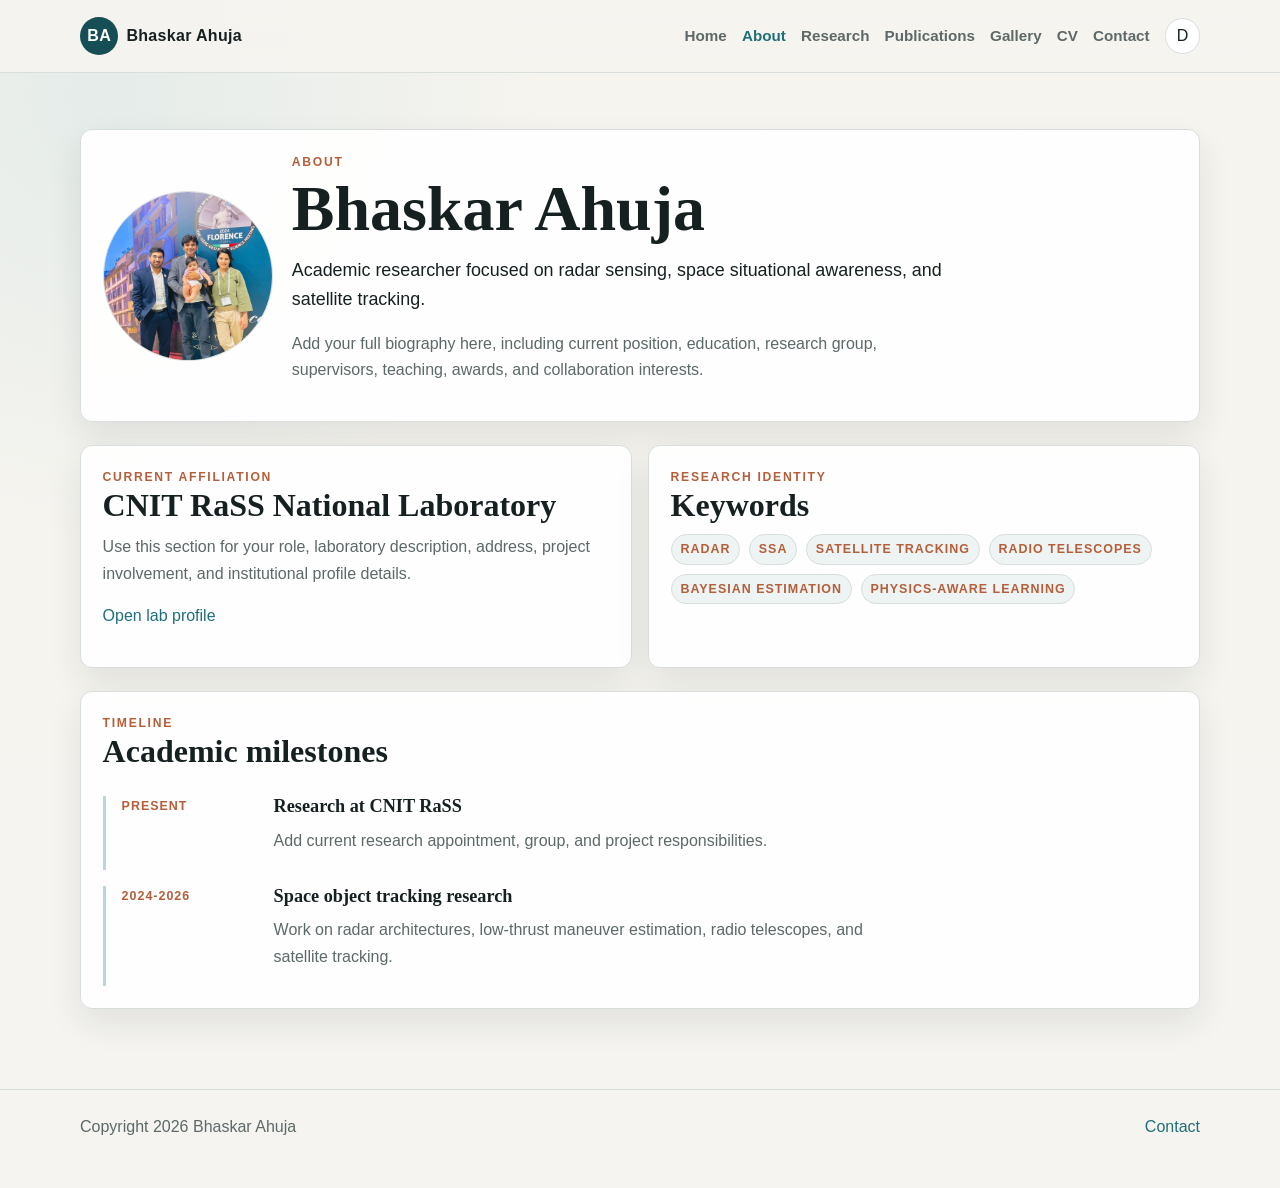
==== about.html @ 61afa1f2 "Create Bhaskar Ahuja academic website" ====
<!DOCTYPE html>
<html lang="en">
  <head>
    <meta charset="utf-8" />
    <meta name="viewport" content="width=device-width, initial-scale=1" />
    <title>About | Bhaskar Ahuja</title>
    <meta name="description" content="About Bhaskar Ahuja and his academic research profile." />
    <script>
      (function () {
        const saved = localStorage.getItem('bhaskar-theme');
        const system = window.matchMedia('(prefers-color-scheme: dark)').matches ? 'dark' : 'light';
        document.documentElement.setAttribute('data-theme', saved || system);
      })();
    </script>
    <link rel="stylesheet" href="assets/css/styles.css" />
  </head>
  <body>
    <header class="site-header">
      <div class="wrap nav-bar">
        <a class="brand" href="index.html"><span class="brand-mark">BA</span>Bhaskar Ahuja</a>
        <nav class="site-nav" aria-label="Primary">
          <a href="index.html">Home</a>
          <a class="active" href="about.html">About</a>
          <a href="research.html">Research</a>
          <a href="publications.html">Publications</a>
          <a href="gallery.html">Gallery</a>
          <a href="cv.html">CV</a>
          <a href="contact.html">Contact</a>
          <button id="theme-toggle" class="theme-toggle" type="button" aria-label="Toggle theme"></button>
        </nav>
      </div>
    </header>

    <main class="wrap page-shell">
      <section class="panel profile-row" data-reveal>
        <img src="gallery/photo_2026-06-29_17-21-24.jpg" alt="Bhaskar Ahuja" />
        <div>
          <p class="eyebrow">About</p>
          <h1>Bhaskar Ahuja</h1>
          <p class="lede">Academic researcher focused on radar sensing, space situational awareness, and satellite tracking.</p>
          <p>Add your full biography here, including current position, education, research group, supervisors, teaching, awards, and collaboration interests.</p>
        </div>
      </section>

      <section class="section grid-2" data-reveal>
        <article class="panel">
          <p class="eyebrow">Current affiliation</p>
          <h2>CNIT RaSS National Laboratory</h2>
          <p>Use this section for your role, laboratory description, address, project involvement, and institutional profile details.</p>
          <p><a href="https://labrass.cnit.it/staff/bhaskar-ahuja/" target="_blank" rel="noreferrer">Open lab profile</a></p>
        </article>
        <article class="panel">
          <p class="eyebrow">Research identity</p>
          <h2>Keywords</h2>
          <div class="tag-row">
            <span class="pill">Radar</span>
            <span class="pill">SSA</span>
            <span class="pill">Satellite tracking</span>
            <span class="pill">Radio telescopes</span>
            <span class="pill">Bayesian estimation</span>
            <span class="pill">Physics-aware learning</span>
          </div>
        </article>
      </section>

      <section class="section panel" data-reveal>
        <div class="section-heading-row">
          <div>
            <p class="eyebrow">Timeline</p>
            <h2>Academic milestones</h2>
          </div>
        </div>
        <div class="timeline">
          <article class="timeline-item">
            <span class="timeline-date">Present</span>
            <div>
              <h3>Research at CNIT RaSS</h3>
              <p>Add current research appointment, group, and project responsibilities.</p>
            </div>
          </article>
          <article class="timeline-item">
            <span class="timeline-date">2024-2026</span>
            <div>
              <h3>Space object tracking research</h3>
              <p>Work on radar architectures, low-thrust maneuver estimation, radio telescopes, and satellite tracking.</p>
            </div>
          </article>
        </div>
      </section>
    </main>

    <footer class="site-footer">
      <div class="wrap footer-row">
        <span>Copyright <span id="year"></span> Bhaskar Ahuja</span>
        <a href="contact.html">Contact</a>
      </div>
    </footer>
    <script src="assets/js/theme.js"></script>
    <script src="assets/js/main.js"></script>
  </body>
</html>
---- assets/css/styles.css ----
:root {
  --bg: #f6f4ef;
  --surface: #ffffff;
  --surface-soft: #eef3f3;
  --text: #172021;
  --muted: #5d6868;
  --accent: #1f6f78;
  --accent-strong: #164e55;
  --accent-soft: #b9d7d9;
  --highlight: #b45f3a;
  --border: #d8dedb;
  --shadow: 0 14px 34px rgba(23, 32, 33, 0.09);
  color-scheme: light;
}

:root[data-theme="dark"] {
  --bg: #121716;
  --surface: #1d2423;
  --surface-soft: #18201f;
  --text: #f1eee7;
  --muted: #b8c1bd;
  --accent: #8fcbd0;
  --accent-strong: #b9e3e5;
  --accent-soft: #2d5053;
  --highlight: #e2a06e;
  --border: #33403d;
  --shadow: 0 18px 42px rgba(0, 0, 0, 0.35);
  color-scheme: dark;
}

* { box-sizing: border-box; }
html { scroll-behavior: smooth; }
body {
  margin: 0;
  font-family: Inter, "Segoe UI", Roboto, Arial, sans-serif;
  background:
    radial-gradient(circle at 8% 8%, color-mix(in srgb, var(--accent-soft) 28%, transparent), transparent 28rem),
    linear-gradient(180deg, var(--bg), color-mix(in srgb, var(--bg) 84%, var(--surface-soft)));
  color: var(--text);
  line-height: 1.65;
}

img { display: block; max-width: 100%; }
a { color: var(--accent); text-decoration: none; }
a:hover { text-decoration: underline; text-underline-offset: 3px; }
button, input, select { font: inherit; }
button { cursor: pointer; }

.wrap {
  width: min(1120px, calc(100% - 2rem));
  margin: 0 auto;
}

.site-header {
  position: sticky;
  top: 0;
  z-index: 20;
  border-bottom: 1px solid var(--border);
  background: color-mix(in srgb, var(--bg) 88%, transparent);
  backdrop-filter: blur(14px);
}

.nav-bar {
  min-height: 72px;
  display: flex;
  align-items: center;
  justify-content: space-between;
  gap: 1rem;
}

.brand {
  color: var(--text);
  font-weight: 800;
  letter-spacing: 0.02em;
}

.brand-mark {
  display: inline-grid;
  place-items: center;
  width: 2.4rem;
  height: 2.4rem;
  border-radius: 50%;
  margin-right: 0.5rem;
  background: var(--accent-strong);
  color: var(--surface);
}

.site-nav {
  display: flex;
  align-items: center;
  gap: 0.95rem;
  flex-wrap: wrap;
}

.site-nav a {
  color: var(--muted);
  font-size: 0.95rem;
  font-weight: 650;
}

.site-nav a.active,
.site-nav a:hover { color: var(--accent); }

.theme-toggle {
  width: 2.2rem;
  height: 2.2rem;
  border: 1px solid var(--border);
  border-radius: 50%;
  background: var(--surface);
  color: var(--text);
}

.page-shell { padding: 3.5rem 0 5rem; }

.hero {
  display: grid;
  grid-template-columns: minmax(0, 1.08fr) minmax(260px, 0.72fr);
  align-items: center;
  gap: 1.5rem;
}

.hero-copy {
  display: grid;
  gap: 1rem;
}

.eyebrow {
  margin: 0;
  color: var(--highlight);
  font-size: 0.76rem;
  font-weight: 800;
  letter-spacing: 0.14em;
  text-transform: uppercase;
}

h1, h2, h3 {
  margin: 0 0 0.65rem;
  line-height: 1.15;
  letter-spacing: 0;
  font-family: Georgia, "Times New Roman", serif;
}

h1 { font-size: clamp(2.35rem, 5vw, 4.4rem); }
h2 { font-size: clamp(1.55rem, 2.5vw, 2rem); }
h3 { font-size: 1.14rem; }
p { margin: 0 0 1rem; color: var(--muted); max-width: 68ch; }

.lede {
  color: var(--text);
  font-size: 1.12rem;
}

.hero-card,
.panel,
.card {
  border: 1px solid var(--border);
  background: color-mix(in srgb, var(--surface) 92%, transparent);
  box-shadow: var(--shadow);
}

.hero-card,
.panel { border-radius: 0.75rem; padding: 1.35rem; }
.card { border-radius: 0.65rem; padding: 1rem; }

.hero-portrait {
  overflow: hidden;
  aspect-ratio: 4 / 5;
}

.hero-portrait img {
  width: 100%;
  height: 100%;
  object-fit: cover;
}

.hero-portrait figcaption {
  padding: 0.75rem 0.9rem;
  color: var(--muted);
  font-size: 0.9rem;
}

.actions,
.social-list,
.tag-row {
  display: flex;
  flex-wrap: wrap;
  gap: 0.55rem;
}

.button-link {
  display: inline-flex;
  align-items: center;
  justify-content: center;
  min-height: 2.35rem;
  border: 1px solid var(--accent-strong);
  border-radius: 999px;
  padding: 0.45rem 0.85rem;
  background: var(--accent-strong);
  color: var(--surface);
  font-weight: 800;
}

.button-link:hover { text-decoration: none; transform: translateY(-1px); }
.button-link.secondary { background: var(--surface); color: var(--accent-strong); border-color: var(--border); }

.social-list a,
.icon-button {
  display: inline-flex;
  align-items: center;
  justify-content: center;
  min-width: 2.3rem;
  min-height: 2.3rem;
  border: 1px solid var(--border);
  border-radius: 999px;
  padding: 0 0.75rem;
  background: var(--surface);
  color: var(--accent-strong);
  font-weight: 800;
  font-size: 0.82rem;
}

.section { margin-top: 1.4rem; }
.section-heading-row {
  display: flex;
  justify-content: space-between;
  align-items: flex-start;
  gap: 1rem;
  margin-bottom: 1rem;
}

.grid-2,
.grid-3,
.publication-list,
.timeline {
  display: grid;
  gap: 1rem;
}

.grid-2 { grid-template-columns: repeat(2, minmax(0, 1fr)); }
.grid-3 { grid-template-columns: repeat(3, minmax(0, 1fr)); }

.profile-row {
  display: grid;
  grid-template-columns: 170px minmax(0, 1fr);
  gap: 1.2rem;
  align-items: center;
}

.profile-row img {
  width: 170px;
  aspect-ratio: 1;
  border-radius: 50%;
  object-fit: cover;
  border: 1px solid var(--border);
}

.timeline-item {
  display: grid;
  grid-template-columns: 8.5rem minmax(0, 1fr);
  gap: 1rem;
  border-left: 3px solid var(--accent-soft);
  padding-left: 1rem;
}

.timeline-date,
.pill {
  color: var(--highlight);
  font-size: 0.78rem;
  font-weight: 800;
  letter-spacing: 0.08em;
  text-transform: uppercase;
}

.pill {
  display: inline-block;
  border: 1px solid var(--border);
  border-radius: 999px;
  padding: 0.25rem 0.55rem;
  background: var(--surface-soft);
}

.filters {
  display: grid;
  grid-template-columns: 1fr 12rem 12rem;
  gap: 0.75rem;
  margin-bottom: 1rem;
}

.filters label {
  display: grid;
  gap: 0.3rem;
  color: var(--muted);
  font-weight: 700;
}

.filters input,
.filters select {
  border: 1px solid var(--border);
  border-radius: 0.55rem;
  padding: 0.62rem 0.7rem;
  background: var(--surface);
  color: var(--text);
}

.publication-card[hidden] { display: none; }
.authors { color: var(--text); }
.author-me { color: var(--accent-strong); font-weight: 850; }
.venue { font-style: italic; }
.bibtex {
  overflow-x: auto;
  border-radius: 0.55rem;
  padding: 0.8rem;
  background: color-mix(in srgb, var(--surface-soft) 75%, var(--bg));
  color: var(--text);
}

.gallery-grid {
  display: grid;
  grid-template-columns: repeat(3, minmax(0, 1fr));
  gap: 1rem;
}

.gallery-card img {
  width: 100%;
  aspect-ratio: 4 / 3;
  object-fit: cover;
  border-radius: 0.45rem;
}

.lightbox {
  position: fixed;
  inset: 0;
  z-index: 50;
  display: grid;
  place-items: center;
  padding: 1rem;
  background: rgba(0, 0, 0, 0.84);
}

.lightbox[hidden] { display: none; }
.lightbox img { max-height: 82vh; border-radius: 0.5rem; }
.lightbox p { color: #fff; text-align: center; }
.lightbox-close {
  position: absolute;
  top: 1rem;
  right: 1rem;
  width: 2.6rem;
  height: 2.6rem;
  border: 0;
  border-radius: 50%;
  background: #fff;
  color: #111;
  font-size: 1.6rem;
}

.cv-frame {
  width: 100%;
  min-height: 76vh;
  border: 1px solid var(--border);
  border-radius: 0.65rem;
  background: var(--surface);
}

.site-footer {
  border-top: 1px solid var(--border);
  padding: 1.5rem 0 3rem;
}

.footer-row {
  display: flex;
  justify-content: space-between;
  gap: 1rem;
  color: var(--muted);
}

[data-reveal] {
  opacity: 0;
  transform: translateY(14px);
  transition: opacity 260ms ease, transform 260ms ease;
}

[data-reveal].is-visible {
  opacity: 1;
  transform: translateY(0);
}

@media (max-width: 860px) {
  .hero,
  .grid-2,
  .grid-3,
  .gallery-grid,
  .filters,
  .profile-row {
    grid-template-columns: 1fr;
  }
  .timeline-item { grid-template-columns: 1fr; }
  .site-nav { gap: 0.7rem; }
}

@media (max-width: 620px) {
  .nav-bar { align-items: flex-start; flex-direction: column; padding: 0.85rem 0; }
  .page-shell { padding-top: 2rem; }
  .section-heading-row,
  .footer-row { flex-direction: column; }
}
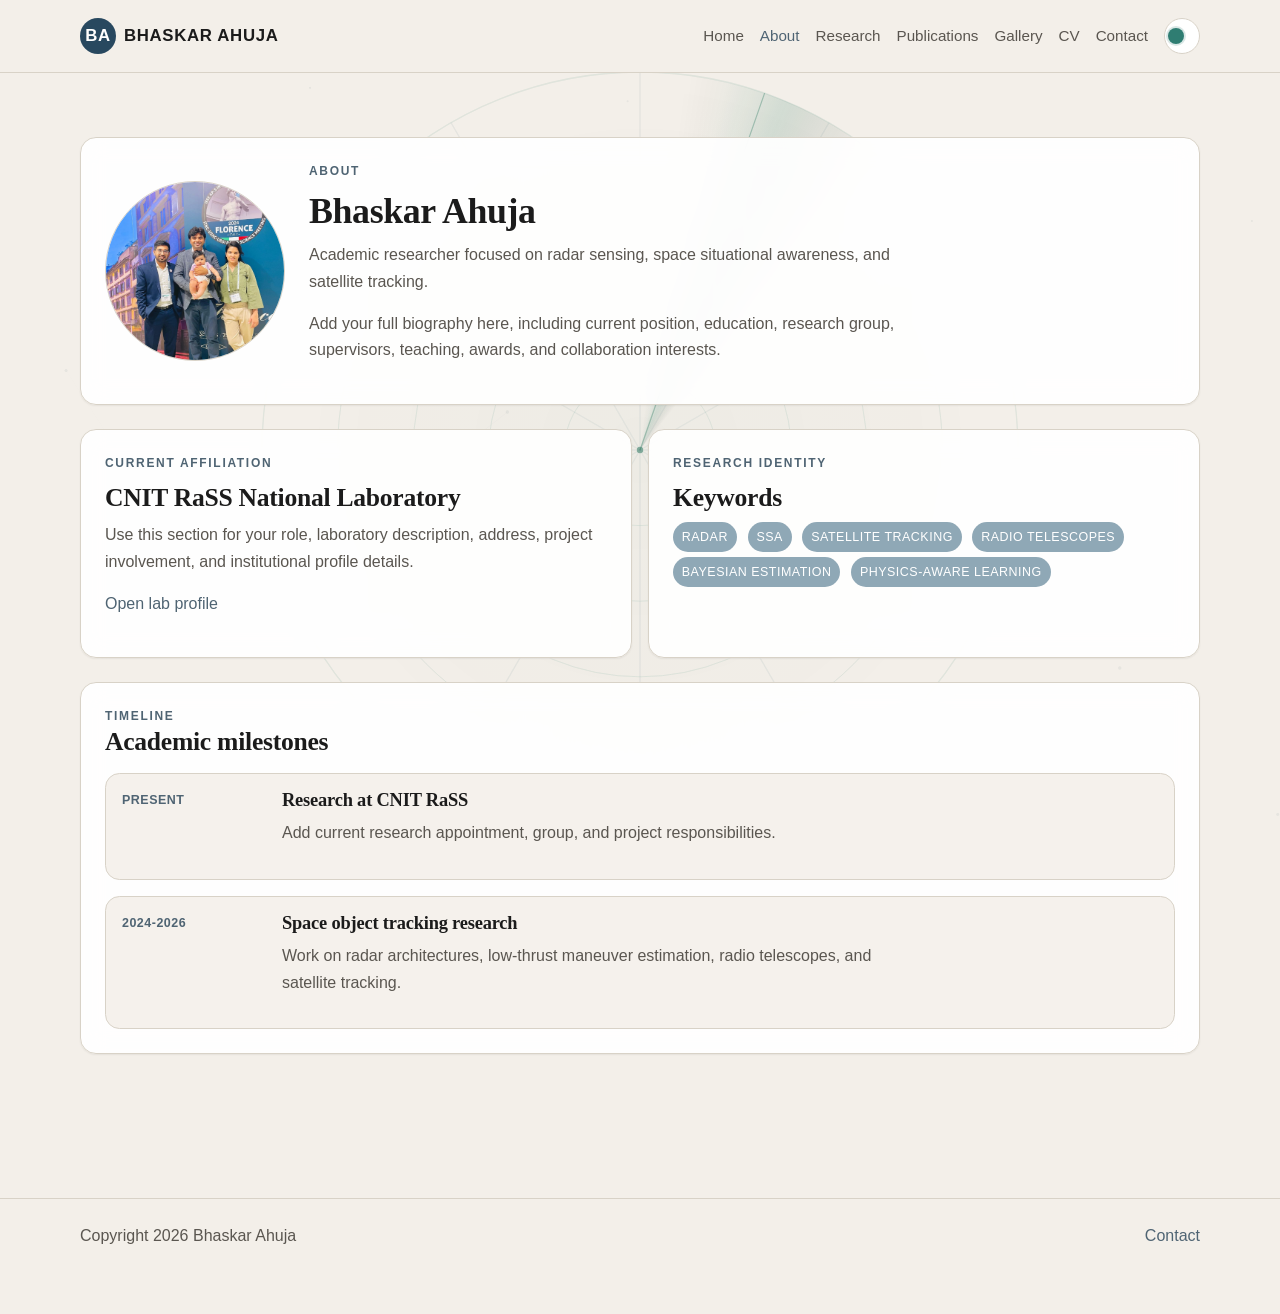
==== commit 8e3c2a6e: "Match Ajeet website style for Bhaskar site" ====
--- a/about.html
+++ b/about.html
@@ -15,6 +15,7 @@
     <link rel="stylesheet" href="assets/css/styles.css" />
   </head>
   <body>
+    <canvas id="site-background" class="site-background" aria-hidden="true"></canvas>
     <header class="site-header">
       <div class="wrap nav-bar">
         <a class="brand" href="index.html"><span class="brand-mark">BA</span>Bhaskar Ahuja</a>
@@ -96,6 +97,7 @@
       </div>
     </footer>
     <script src="assets/js/theme.js"></script>
+    <script src="assets/js/site-background.js"></script>
     <script src="assets/js/main.js"></script>
   </body>
 </html>
--- a/assets/css/styles.css
+++ b/assets/css/styles.css
@@ -1,405 +1,943 @@
 :root {
-  --bg: #f6f4ef;
-  --surface: #ffffff;
-  --surface-soft: #eef3f3;
-  --text: #172021;
-  --muted: #5d6868;
-  --accent: #1f6f78;
-  --accent-strong: #164e55;
-  --accent-soft: #b9d7d9;
-  --highlight: #b45f3a;
-  --border: #d8dedb;
-  --shadow: 0 14px 34px rgba(23, 32, 33, 0.09);
+  --bg: #f3efe9;
+  --bg-elevated: #ffffff;
+  --text: #1b1b1b;
+  --text-muted: #5a5650;
+  --accent: #4f6473;
+  --accent-strong: #28485f;
+  --accent-soft: #8fa8b6;
+  --highlight: #2f7d72;
+  --border: #d8d2c7;
+  --code-bg: #ebe7de;
+  --shadow: 0 1px 2px rgba(14, 20, 24, 0.06);
   color-scheme: light;
 }
 
 :root[data-theme="dark"] {
-  --bg: #121716;
-  --surface: #1d2423;
-  --surface-soft: #18201f;
-  --text: #f1eee7;
-  --muted: #b8c1bd;
-  --accent: #8fcbd0;
-  --accent-strong: #b9e3e5;
-  --accent-soft: #2d5053;
-  --highlight: #e2a06e;
-  --border: #33403d;
-  --shadow: 0 18px 42px rgba(0, 0, 0, 0.35);
+  --bg: #151515;
+  --bg-elevated: #202020;
+  --text: #ece8de;
+  --text-muted: #b2ad9f;
+  --accent: #8fa8b6;
+  --accent-strong: #c1d5df;
+  --accent-soft: #4f6473;
+  --highlight: #62c6b8;
+  --border: #2d2d2d;
+  --code-bg: #272727;
+  --shadow: 0 8px 24px rgba(0, 0, 0, 0.3);
   color-scheme: dark;
 }
 
 * { box-sizing: border-box; }
-html { scroll-behavior: smooth; }
+html { font-size: 16px; scroll-behavior: smooth; }
 body {
   margin: 0;
-  font-family: Inter, "Segoe UI", Roboto, Arial, sans-serif;
-  background:
-    radial-gradient(circle at 8% 8%, color-mix(in srgb, var(--accent-soft) 28%, transparent), transparent 28rem),
-    linear-gradient(180deg, var(--bg), color-mix(in srgb, var(--bg) 84%, var(--surface-soft)));
+  font-family: "Inter", "Source Sans 3", "Segoe UI", Roboto, Arial, sans-serif;
+  background: var(--bg);
   color: var(--text);
   line-height: 1.65;
-}
-
-img { display: block; max-width: 100%; }
+  min-height: 100vh;
+}
+.site-background {
+  position: fixed;
+  inset: 0;
+  width: 100%;
+  height: 100%;
+  z-index: -1;
+  pointer-events: none;
+  opacity: 0.95;
+}
+img { max-width: 100%; display: block; }
 a { color: var(--accent); text-decoration: none; }
-a:hover { text-decoration: underline; text-underline-offset: 3px; }
-button, input, select { font: inherit; }
-button { cursor: pointer; }
+a:hover { text-decoration: underline; }
+button, input, select, textarea {
+  font: inherit;
+}
+button {
+  cursor: pointer;
+  border: 1px solid var(--border);
+  background: transparent;
+  color: inherit;
+}
+button:focus-visible, a:focus-visible, input:focus-visible, select:focus-visible, textarea:focus-visible {
+  outline: 3px solid var(--accent-soft);
+  outline-offset: 2px;
+}
 
 .wrap {
   width: min(1120px, calc(100% - 2rem));
   margin: 0 auto;
 }
-
 .site-header {
   position: sticky;
   top: 0;
-  z-index: 20;
+  z-index: 10;
+  background: color-mix(in srgb, var(--bg) 90%, transparent);
+  backdrop-filter: blur(10px);
   border-bottom: 1px solid var(--border);
-  background: color-mix(in srgb, var(--bg) 88%, transparent);
-  backdrop-filter: blur(14px);
+}
+.nav-bar {
+  display: flex;
+  justify-content: space-between;
+  align-items: center;
+  min-height: 72px;
+  gap: 1rem;
+}
+.brand {
+  font-weight: 700;
+  font-size: 1.05rem;
+  letter-spacing: 0.04em;
+  text-transform: uppercase;
+  color: var(--text);
+}
+.brand--mark {
+  letter-spacing: 0.08em;
+}
+.site-nav {
+  display: flex;
+  align-items: center;
+  gap: 1rem;
+  flex-wrap: wrap;
+}
+.site-nav a {
+  color: var(--text-muted);
+  font-size: 0.95rem;
+}
+.site-nav a.active, .site-nav a:hover { color: var(--accent); }
+.theme-toggle {
+  width: 2.25rem;
+  height: 2.25rem;
+  border-radius: 999px;
+  position: relative;
+  display: inline-flex;
+  align-items: center;
+  justify-content: flex-start;
+  border-color: var(--border);
+  background: var(--bg-elevated);
+  padding: 0.18rem;
+  transition: background-color 180ms ease, border-color 180ms ease;
+}
+.theme-toggle::before {
+  content: "";
+  width: 1rem;
+  height: 1rem;
+  border-radius: 50%;
+  background: var(--highlight);
+  box-shadow: 0 0 0 2px color-mix(in srgb, var(--highlight) 18%, transparent);
+  transition: transform 180ms ease, background-color 180ms ease;
+}
+:root[data-theme="dark"] .theme-toggle {
+  justify-content: flex-end;
+  background: #111;
+}
+:root[data-theme="dark"] .theme-toggle::before {
+  background: #d8dde2;
+  box-shadow: inset -4px -2px 0 #8fa8b6;
 }
 
-.nav-bar {
-  min-height: 72px;
+.page-shell {
+  position: relative;
+  z-index: 1;
+  padding: 4rem 0 6rem;
+}
+.page-intro {
+  padding-bottom: 2rem;
+  max-width: 740px;
+}
+h1, h2, h3 {
+  font-family: "Fraunces", "Source Serif 4", Georgia, serif;
+  line-height: 1.15;
+  letter-spacing: -0.01em;
+  margin: 0 0 0.6rem;
+}
+h1 { font-size: clamp(2rem, 2.8vw, 3rem); }
+h2 { font-size: clamp(1.4rem, 2vw, 1.8rem); }
+h3 { font-size: 1.15rem; }
+p { margin: 0 0 1rem; max-width: 68ch; color: var(--text-muted); }
+.eyebrow {
+  text-transform: uppercase;
+  letter-spacing: 0.14em;
+  font-size: 0.75rem;
+  color: var(--accent);
+  font-weight: 700;
+  margin-bottom: 0.6rem;
+}
+.grid {
+  display: grid;
+  gap: 1.5rem;
+}
+.hero {
+  display: grid;
+  gap: 1.5rem;
+  grid-template-columns: 1.3fr 0.7fr;
+  align-items: start;
+}
+.hero--home {
+  position: relative;
+  grid-template-columns: minmax(0, 1fr) minmax(230px, 0.44fr);
+  align-items: center;
+}
+.hero-lede {
+  font-size: 1.08rem;
+  color: var(--text);
+}
+.hero-actions {
+  display: flex;
+  flex-wrap: wrap;
+  gap: 0.55rem;
+}
+.button-link {
+  display: inline-flex;
+  align-items: center;
+  justify-content: center;
+  min-height: 2.25rem;
+  border-radius: 999px;
+  padding: 0.42rem 0.75rem;
+  background: var(--accent-strong);
+  border: 1px solid var(--accent-strong);
+  color: #fff;
+  font-size: 0.9rem;
+  font-weight: 700;
+}
+.button-link:hover {
+  text-decoration: none;
+  transform: translateY(-1px);
+}
+.button-link--soft {
+  background: var(--bg-elevated);
+  color: var(--accent-strong);
+  border-color: var(--border);
+}
+.hero-media {
+  position: relative;
+  overflow: hidden;
+  border: 1px solid var(--border);
+  border-radius: 1rem;
+  min-height: 420px;
+  background: var(--bg-elevated);
+  box-shadow: var(--shadow);
+}
+.hero-media img {
+  width: 100%;
+  height: 100%;
+  min-height: 420px;
+  object-fit: cover;
+}
+.hero-visual-stack {
+  display: grid;
+  grid-template-rows: minmax(300px, 1fr) auto;
+  gap: 0.85rem;
+}
+.sar-hero-visual {
+  position: relative;
+  overflow: hidden;
+  min-height: 350px;
+  border: 1px solid var(--border);
+  border-radius: 1rem;
+  background: linear-gradient(135deg, #eef4f7, #ffffff 56%, #e5eef2);
+  box-shadow: var(--shadow);
+}
+.sar-animation {
+  position: absolute;
+  inset: 0;
+  width: 100%;
+  height: 100%;
+}
+.sar-visual-caption {
+  position: absolute;
+  left: 1rem;
+  right: 1rem;
+  bottom: 1rem;
   display: flex;
   align-items: center;
   justify-content: space-between;
-  gap: 1rem;
-}
-
-.brand {
+  gap: 0.75rem;
+  border: 1px solid rgba(255, 255, 255, 0.55);
+  border-radius: 0.8rem;
+  padding: 0.65rem 0.75rem;
+  background: rgba(255, 255, 255, 0.72);
+  backdrop-filter: blur(8px);
+}
+.sar-visual-caption span {
   color: var(--text);
   font-weight: 800;
-  letter-spacing: 0.02em;
-}
-
-.brand-mark {
-  display: inline-grid;
-  place-items: center;
-  width: 2.4rem;
-  height: 2.4rem;
+}
+.sar-visual-caption a {
+  font-weight: 700;
+}
+.hero-profile-panel {
+  display: grid;
+  justify-items: center;
+  gap: 0.75rem;
+  border: 1px solid var(--border);
+  border-radius: 1rem;
+  padding: 1rem;
+  background: color-mix(in srgb, var(--bg-elevated) 90%, transparent);
+  backdrop-filter: blur(10px);
+  box-shadow: var(--shadow);
+}
+.hero-profile-panel img {
+  width: min(230px, 100%);
+  aspect-ratio: 1;
   border-radius: 50%;
-  margin-right: 0.5rem;
-  background: var(--accent-strong);
-  color: var(--surface);
-}
-
-.site-nav {
-  display: flex;
-  align-items: center;
-  gap: 0.95rem;
+  object-fit: cover;
+  object-position: center 18%;
+  background: #e8eef1;
+  border: 1px solid var(--border);
+}
+.hero-profile-copy {
+  text-align: center;
+}
+.hero-profile-copy strong,
+.hero-profile-copy span {
+  display: block;
+}
+.hero-profile-copy strong {
+  color: var(--text);
+  font-size: 1rem;
+}
+.hero-profile-copy span {
+  color: var(--text-muted);
+  font-size: 0.92rem;
+}
+.hero-media-caption {
+  position: absolute;
+  left: 1rem;
+  right: 1rem;
+  bottom: 1rem;
+  display: flex;
+  align-items: center;
+  justify-content: space-between;
+  gap: 0.75rem;
+  border: 1px solid rgba(255, 255, 255, 0.35);
+  border-radius: 0.8rem;
+  padding: 0.75rem 0.85rem;
+  background: rgba(14, 20, 24, 0.72);
+  color: #fff;
+}
+.hero-media-caption span {
+  font-weight: 700;
+}
+.hero-media-caption a {
+  color: #fff;
+  text-decoration: underline;
+  text-underline-offset: 3px;
+}
+.panel {
+  background: color-mix(in srgb, var(--bg-elevated) 92%, transparent);
+  backdrop-filter: blur(12px);
+  border: 1px solid var(--border);
+  border-radius: 1rem;
+  padding: 1.5rem;
+  box-shadow: var(--shadow);
+}
+.hero-card {
+  display: grid;
+  gap: 1rem;
+}
+.profile-block {
+  display: flex;
+  gap: 1.3rem;
+  align-items: center;
+  padding: 1rem;
+  border: 1px solid var(--border);
+  border-radius: 1rem;
+  background: linear-gradient(135deg, color-mix(in srgb, var(--bg-elevated) 90%, var(--accent-soft) 10%), var(--bg-elevated));
+}
+.profile-photo {
+  width: 200px;
+  height: 200px;
+  object-fit: cover;
+  border-radius: 50%;
+  border: 1px solid var(--border);
+  flex-shrink: 0;
+}
+.social-list {
+  display: flex;
   flex-wrap: wrap;
-}
-
-.site-nav a {
-  color: var(--muted);
-  font-size: 0.95rem;
-  font-weight: 650;
-}
-
-.site-nav a.active,
-.site-nav a:hover { color: var(--accent); }
-
-.theme-toggle {
-  width: 2.2rem;
-  height: 2.2rem;
+  gap: 0.55rem;
+  margin-top: 0.6rem;
+}
+.social-list a {
+  display: inline-flex;
+  align-items: center;
+  justify-content: center;
   border: 1px solid var(--border);
   border-radius: 50%;
-  background: var(--surface);
-  color: var(--text);
-}
-
-.page-shell { padding: 3.5rem 0 5rem; }
-
-.hero {
-  display: grid;
-  grid-template-columns: minmax(0, 1.08fr) minmax(260px, 0.72fr);
-  align-items: center;
-  gap: 1.5rem;
-}
-
-.hero-copy {
-  display: grid;
-  gap: 1rem;
-}
-
-.eyebrow {
-  margin: 0;
-  color: var(--highlight);
-  font-size: 0.76rem;
-  font-weight: 800;
-  letter-spacing: 0.14em;
-  text-transform: uppercase;
-}
-
-h1, h2, h3 {
-  margin: 0 0 0.65rem;
-  line-height: 1.15;
-  letter-spacing: 0;
-  font-family: Georgia, "Times New Roman", serif;
-}
-
-h1 { font-size: clamp(2.35rem, 5vw, 4.4rem); }
-h2 { font-size: clamp(1.55rem, 2.5vw, 2rem); }
-h3 { font-size: 1.14rem; }
-p { margin: 0 0 1rem; color: var(--muted); max-width: 68ch; }
-
-.lede {
-  color: var(--text);
-  font-size: 1.12rem;
-}
-
-.hero-card,
-.panel,
+  width: 2.35rem;
+  height: 2.35rem;
+  padding: 0;
+  background: color-mix(in srgb, var(--bg-elevated) 88%, transparent);
+  color: var(--accent-strong);
+  backdrop-filter: blur(10px);
+}
+.social-list img {
+  display: inline-block;
+  width: 19px !important;
+  height: 19px !important;
+  max-width: 19px !important;
+  min-width: 19px;
+  object-fit: contain;
+  flex: 0 0 19px;
+}
+.section-heading-row {
+  display: flex;
+  align-items: start;
+  justify-content: space-between;
+  gap: 1rem;
+  margin-bottom: 1rem;
+}
+.section-heading-row h2,
+.section-heading-row .eyebrow {
+  margin-bottom: 0;
+}
+.section-heading-row a {
+  white-space: nowrap;
+  font-weight: 700;
+}
+.highlights-grid, .cards-grid, .talk-list, .award-list, .research-list {
+  display: grid;
+  gap: 1rem;
+}
+.highlights-grid { grid-template-columns: repeat(3, minmax(0, 1fr)); }
+.cards-grid { grid-template-columns: repeat(2, minmax(0, 1fr)); }
+.research-focus-grid {
+  display: grid;
+  grid-template-columns: repeat(4, minmax(0, 1fr));
+  gap: 1rem;
+  margin-bottom: 1.5rem;
+}
 .card {
   border: 1px solid var(--border);
-  background: color-mix(in srgb, var(--surface) 92%, transparent);
-  box-shadow: var(--shadow);
-}
-
-.hero-card,
-.panel { border-radius: 0.75rem; padding: 1.35rem; }
-.card { border-radius: 0.65rem; padding: 1rem; }
-
-.hero-portrait {
+  border-radius: 0.9rem;
+  padding: 1rem;
+  background: color-mix(in srgb, var(--bg) 86%, var(--bg-elevated));
+}
+.research-focus-card {
+  min-height: 11rem;
   overflow: hidden;
-  aspect-ratio: 4 / 5;
-}
-
-.hero-portrait img {
+}
+.research-focus-card p {
+  color: color-mix(in srgb, var(--text-muted) 42%, transparent);
+  opacity: 0.48;
+  transform: translateY(0.55rem);
+  transition: color 180ms ease, opacity 180ms ease, transform 180ms ease;
+}
+.research-focus-card:hover p,
+.research-focus-card:focus-within p {
+  color: var(--text);
+  opacity: 1;
+  transform: translateY(0);
+}
+.section-pop,
+.timeline-item,
+.selectable-card,
+.publication-card,
+.talk-card,
+.award-card,
+.research-card,
+.gallery-card,
+.social-list a {
+  transition: transform 180ms ease, border-color 180ms ease, box-shadow 180ms ease, background-color 180ms ease;
+}
+.section-pop.is-visible {
+  border-color: color-mix(in srgb, var(--highlight) 55%, var(--border));
+  box-shadow: 0 16px 38px rgba(14, 20, 24, 0.11);
+}
+.selectable-card:hover,
+.selectable-card:focus-within,
+.timeline-item:hover,
+.timeline-item:focus-within,
+.publication-card:hover,
+.talk-card:hover,
+.award-card:hover,
+.research-card:hover,
+.gallery-card:hover,
+.social-list a:hover {
+  transform: translateY(-4px);
+  border-color: var(--highlight);
+  box-shadow: 0 14px 30px rgba(14, 20, 24, 0.12);
+  text-decoration: none;
+}
+.photo-strip {
+  display: grid;
+  grid-template-columns: repeat(4, minmax(0, 1fr));
+  gap: 0.8rem;
+}
+.photo-strip a {
+  overflow: hidden;
+  border: 1px solid var(--border);
+  border-radius: 0.85rem;
+  background: var(--bg);
+}
+.photo-strip img {
+  aspect-ratio: 4 / 3;
   width: 100%;
   height: 100%;
   object-fit: cover;
-}
-
-.hero-portrait figcaption {
-  padding: 0.75rem 0.9rem;
-  color: var(--muted);
-  font-size: 0.9rem;
-}
-
-.actions,
-.social-list,
-.tag-row {
+  transition: transform 220ms ease;
+}
+.photo-strip a:hover img {
+  transform: scale(1.04);
+}
+.pill, .tag {
+  display: inline-block;
+  font-size: 0.78rem;
+  letter-spacing: 0.04em;
+  text-transform: uppercase;
+  background: var(--accent-soft);
+  color: var(--bg-elevated);
+  padding: 0.28rem 0.55rem;
+  border-radius: 999px;
+  margin-right: 0.4rem;
+  margin-bottom: 0.35rem;
+}
+.pill--soft { background: var(--code-bg); color: var(--text); }
+.filters {
+  display: grid;
+  gap: 1rem;
+  grid-template-columns: repeat(4, minmax(0, 1fr));
+  margin-bottom: 1rem;
+}
+.filters label {
+  display: grid;
+  gap: 0.35rem;
+  color: var(--text-muted);
+  font-size: 0.95rem;
+}
+.filters input, .filters select {
+  border: 1px solid var(--border);
+  border-radius: 0.6rem;
+  background: var(--bg);
+  color: var(--text);
+  padding: 0.6rem 0.7rem;
+}
+.summary-strip {
   display: flex;
   flex-wrap: wrap;
-  gap: 0.55rem;
-}
-
-.button-link {
-  display: inline-flex;
-  align-items: center;
-  justify-content: center;
-  min-height: 2.35rem;
-  border: 1px solid var(--accent-strong);
+  gap: 0.8rem;
+  color: var(--text-muted);
+  margin-bottom: 1rem;
+}
+.publication-pagination {
+  display: flex;
+  flex-wrap: wrap;
+  gap: 0.5rem;
+  margin-top: 1rem;
+}
+.publication-pagination button {
   border-radius: 999px;
-  padding: 0.45rem 0.85rem;
+  padding: 0.45rem 0.75rem;
+  background: color-mix(in srgb, var(--bg-elevated) 84%, var(--bg));
+}
+.publication-pagination button.active {
   background: var(--accent-strong);
-  color: var(--surface);
-  font-weight: 800;
-}
-
-.button-link:hover { text-decoration: none; transform: translateY(-1px); }
-.button-link.secondary { background: var(--surface); color: var(--accent-strong); border-color: var(--border); }
-
-.social-list a,
-.icon-button {
-  display: inline-flex;
-  align-items: center;
-  justify-content: center;
-  min-width: 2.3rem;
-  min-height: 2.3rem;
-  border: 1px solid var(--border);
+  border-color: var(--accent-strong);
+  color: var(--bg-elevated);
+}
+.publication-card, .talk-card, .award-card, .research-card, .gallery-card {
+  border: 1px solid var(--border);
+  border-radius: 0.9rem;
+  padding: 1rem;
+  background: color-mix(in srgb, var(--bg-elevated) 88%, var(--bg));
+}
+.authors { font-size: 0.95rem; color: var(--text); }
+.author--me { color: var(--accent); font-weight: 600; }
+.publication-actions { display: flex; gap: 0.8rem; margin-top: 0.75rem; }
+.toggle-bib {
   border-radius: 999px;
-  padding: 0 0.75rem;
-  background: var(--surface);
-  color: var(--accent-strong);
-  font-weight: 800;
-  font-size: 0.82rem;
-}
-
-.section { margin-top: 1.4rem; }
-.section-heading-row {
-  display: flex;
-  justify-content: space-between;
-  align-items: flex-start;
-  gap: 1rem;
-  margin-bottom: 1rem;
-}
-
-.grid-2,
-.grid-3,
-.publication-list,
-.timeline {
-  display: grid;
-  gap: 1rem;
-}
-
-.grid-2 { grid-template-columns: repeat(2, minmax(0, 1fr)); }
-.grid-3 { grid-template-columns: repeat(3, minmax(0, 1fr)); }
-
-.profile-row {
-  display: grid;
-  grid-template-columns: 170px minmax(0, 1fr);
-  gap: 1.2rem;
-  align-items: center;
-}
-
-.profile-row img {
-  width: 170px;
-  aspect-ratio: 1;
-  border-radius: 50%;
+  padding: 0.35rem 0.7rem;
+}
+.bibtex {
+  margin-top: 0.8rem;
+  padding: 0.8rem;
+  background: var(--code-bg);
+  color: var(--text);
+  border-radius: 0.7rem;
+  overflow-x: auto;
+}
+.gallery-grid {
+  display: grid;
+  grid-template-columns: repeat(3, minmax(0, 1fr));
+  gap: 1rem;
+}
+.gallery-card img {
+  aspect-ratio: 4 / 3;
+  width: 100%;
   object-fit: cover;
-  border: 1px solid var(--border);
-}
-
-.timeline-item {
-  display: grid;
-  grid-template-columns: 8.5rem minmax(0, 1fr);
-  gap: 1rem;
-  border-left: 3px solid var(--accent-soft);
-  padding-left: 1rem;
-}
-
-.timeline-date,
-.pill {
-  color: var(--highlight);
-  font-size: 0.78rem;
-  font-weight: 800;
-  letter-spacing: 0.08em;
-  text-transform: uppercase;
-}
-
-.pill {
-  display: inline-block;
-  border: 1px solid var(--border);
-  border-radius: 999px;
-  padding: 0.25rem 0.55rem;
-  background: var(--surface-soft);
-}
-
-.filters {
-  display: grid;
-  grid-template-columns: 1fr 12rem 12rem;
-  gap: 0.75rem;
-  margin-bottom: 1rem;
-}
-
-.filters label {
-  display: grid;
-  gap: 0.3rem;
-  color: var(--muted);
-  font-weight: 700;
-}
-
-.filters input,
-.filters select {
-  border: 1px solid var(--border);
-  border-radius: 0.55rem;
-  padding: 0.62rem 0.7rem;
-  background: var(--surface);
-  color: var(--text);
-}
-
-.publication-card[hidden] { display: none; }
-.authors { color: var(--text); }
-.author-me { color: var(--accent-strong); font-weight: 850; }
-.venue { font-style: italic; }
-.bibtex {
-  overflow-x: auto;
-  border-radius: 0.55rem;
-  padding: 0.8rem;
-  background: color-mix(in srgb, var(--surface-soft) 75%, var(--bg));
-  color: var(--text);
-}
-
-.gallery-grid {
-  display: grid;
-  grid-template-columns: repeat(3, minmax(0, 1fr));
-  gap: 1rem;
-}
-
-.gallery-card img {
-  width: 100%;
-  aspect-ratio: 4 / 3;
-  object-fit: cover;
-  border-radius: 0.45rem;
-}
-
+  border-radius: 0.75rem;
+}
 .lightbox {
   position: fixed;
   inset: 0;
-  z-index: 50;
+  background: rgba(0, 0, 0, 0.82);
   display: grid;
   place-items: center;
+  z-index: 30;
   padding: 1rem;
-  background: rgba(0, 0, 0, 0.84);
-}
-
+}
 .lightbox[hidden] { display: none; }
-.lightbox img { max-height: 82vh; border-radius: 0.5rem; }
-.lightbox p { color: #fff; text-align: center; }
+.lightbox img {
+  max-width: min(900px, 100%);
+  max-height: 80vh;
+  border-radius: 0.8rem;
+}
 .lightbox-close {
   position: absolute;
   top: 1rem;
   right: 1rem;
-  width: 2.6rem;
-  height: 2.6rem;
+  color: white;
+  background: transparent;
   border: 0;
-  border-radius: 50%;
-  background: #fff;
-  color: #111;
-  font-size: 1.6rem;
-}
-
-.cv-frame {
-  width: 100%;
-  min-height: 76vh;
-  border: 1px solid var(--border);
-  border-radius: 0.65rem;
-  background: var(--surface);
-}
-
+  font-size: 2rem;
+}
+.empty-state {
+  border: 1px dashed var(--border);
+  border-radius: 1rem;
+  padding: 2rem;
+  text-align: center;
+  color: var(--text-muted);
+}
 .site-footer {
   border-top: 1px solid var(--border);
-  padding: 1.5rem 0 3rem;
-}
-
+  margin-top: 3rem;
+  padding: 1.5rem 0 4rem;
+}
 .footer-row {
   display: flex;
   justify-content: space-between;
   gap: 1rem;
+  color: var(--text-muted);
+}
+.about-hero {
+  display: grid;
+  grid-template-columns: 180px minmax(0, 1fr);
+  align-items: center;
+  gap: 1.5rem;
+}
+.about-hero img {
+  width: 180px;
+  aspect-ratio: 1;
+  object-fit: cover;
+  object-position: center 18%;
+  border-radius: 50%;
+  border: 1px solid var(--border);
+  background: var(--bg);
+}
+.metric-strip {
+  display: flex;
+  flex-wrap: wrap;
+  gap: 0.75rem;
+  margin-top: 0.75rem;
+}
+.metric-strip span {
+  display: inline-flex;
+  align-items: center;
+  gap: 0.35rem;
+  border: 1px solid var(--border);
+  border-radius: 999px;
+  padding: 0.42rem 0.7rem;
+  background: color-mix(in srgb, var(--bg) 78%, var(--bg-elevated));
+  color: var(--text-muted);
+}
+.metric-strip strong {
+  color: var(--text);
+}
+.timeline {
+  display: grid;
+  gap: 1rem;
+}
+.timeline-item {
+  display: grid;
+  grid-template-columns: 9rem minmax(0, 1fr);
+  gap: 1rem;
+  border: 1px solid var(--border);
+  border-radius: 0.9rem;
+  padding: 1rem;
+  background: color-mix(in srgb, var(--bg) 86%, var(--bg-elevated));
+}
+.timeline-year {
+  color: var(--accent);
+  font-weight: 800;
+  letter-spacing: 0.04em;
+  text-transform: uppercase;
+  font-size: 0.78rem;
+}
+.metrics-grid {
+  display: grid;
+  grid-template-columns: repeat(2, minmax(0, 1fr));
+  gap: 1rem;
+}
+.chart-card {
+  border: 1px solid var(--border);
+  border-radius: 0.9rem;
+  padding: 1rem;
+  background: color-mix(in srgb, var(--bg-elevated) 90%, var(--bg));
+  box-shadow: inset 0 0 0 1px color-mix(in srgb, var(--border) 55%, transparent);
+}
+.chart-card--wide {
+  grid-column: 1 / -1;
+}
+.chart-card canvas {
+  display: block;
+  width: 100%;
+}
+.chart-stage {
+  min-height: 390px;
+}
+.chart-stage--short {
+  min-height: 180px;
+}
+.coauthor-visual svg,
+.chart-stage svg {
+  display: block;
+  width: 100%;
+  height: auto;
+  overflow: visible;
+}
+.coauthor-visual {
+  border-bottom: 1px solid var(--border);
+  margin-bottom: 0.9rem;
+}
+.coauthor-bars {
+  display: grid;
+  gap: 0.45rem;
+}
+.coauthor-row {
+  display: grid;
+  grid-template-columns: minmax(7rem, 1fr) 190px 2rem;
+  align-items: center;
+  gap: 0.6rem;
+  font-size: 0.82rem;
+  color: var(--text-muted);
+  width: 100%;
+  padding: 0.2rem 0.25rem;
+  border: 0;
+  border-radius: 0.45rem;
+  text-align: left;
+  background: transparent;
+  transition: background 160ms ease, color 160ms ease, transform 160ms ease;
+}
+.coauthor-row div {
+  height: 0.55rem;
+  border-radius: 999px;
+  background: color-mix(in srgb, var(--border) 60%, transparent);
+  overflow: hidden;
+}
+.coauthor-row i {
+  display: block;
+  height: 100%;
+  border-radius: inherit;
+  transition: width 180ms ease, filter 180ms ease;
+}
+.coauthor-row strong {
+  color: var(--text);
+}
+.coauthor-row:hover,
+.coauthor-row:focus-visible,
+.coauthor-row.is-active {
+  background: color-mix(in srgb, var(--highlight) 12%, transparent);
+  color: var(--text);
+  transform: translateX(2px);
+}
+.coauthor-row.is-active i,
+.year-bar.is-active i {
+  filter: saturate(1.35) brightness(1.08);
+}
+.coauthor-node,
+.radar-point,
+.radar-label {
+  cursor: pointer;
+  transition: opacity 160ms ease, transform 160ms ease;
+}
+.coauthor-node.is-active .coauthor-halo {
+  stroke: var(--highlight);
+  stroke-width: 2;
+}
+.coauthor-link,
+.radar-axis,
+.radar-point {
+  transition: opacity 160ms ease, stroke-width 160ms ease, r 160ms ease;
+}
+.coauthor-link.is-active,
+.radar-axis.is-active {
+  opacity: 1;
+  stroke: var(--highlight);
+  stroke-width: 3;
+}
+.radar-point.is-active {
+  r: 9;
+  stroke: var(--bg-elevated);
+  stroke-width: 3;
+}
+.radar-label.is-active text:first-child {
+  fill: var(--highlight);
+}
+.radar-area {
+  transition: filter 160ms ease;
+}
+.chart-stage:has(.metric-hit:hover) .radar-area {
+  filter: drop-shadow(0 8px 18px color-mix(in srgb, var(--highlight) 22%, transparent));
+}
+.metric-cards {
+  display: grid;
+  grid-template-columns: repeat(3, minmax(0, 1fr));
+  gap: 0.5rem;
+  margin-bottom: 0.4rem;
+}
+.metric-cards span,
+.metric-cards button {
+  border: 1px solid var(--border);
+  border-radius: 0.7rem;
+  padding: 0.55rem;
+  color: var(--text-muted);
+  background: color-mix(in srgb, var(--bg-elevated) 76%, transparent);
+  text-align: center;
+  transition: background 160ms ease, border-color 160ms ease, transform 160ms ease;
+}
+.metric-cards button:hover,
+.metric-cards button:focus-visible,
+.metric-cards button.is-active {
+  border-color: color-mix(in srgb, var(--highlight) 55%, var(--border));
+  background: color-mix(in srgb, var(--highlight) 12%, var(--bg-elevated));
+  transform: translateY(-2px);
+}
+.metric-cards strong {
+  display: block;
+  color: var(--text);
+  font-size: 1.25rem;
+  line-height: 1.1;
+}
+.chart-note {
+  min-height: 1.4rem;
+  margin-bottom: 0.45rem;
+  color: var(--text-muted);
+  font-size: 0.82rem;
+  font-weight: 700;
+}
+.chart-tooltip {
+  position: fixed;
+  top: 0;
+  left: 0;
+  z-index: 30;
+  max-width: 220px;
+  padding: 0.55rem 0.7rem;
+  border: 1px solid var(--border);
+  border-radius: 0.65rem;
+  background: color-mix(in srgb, var(--bg-elevated) 94%, var(--bg));
+  color: var(--text);
+  box-shadow: 0 12px 28px rgba(14, 20, 24, 0.18);
+  opacity: 0;
+  pointer-events: none;
+  transition: opacity 120ms ease;
+}
+.chart-tooltip.is-visible {
+  opacity: 1;
+}
+.chart-tooltip strong,
+.chart-tooltip span {
+  display: block;
+}
+.chart-tooltip span {
+  color: var(--text-muted);
+  font-size: 0.82rem;
+}
+.year-bars {
+  display: grid;
+  grid-template-columns: repeat(12, minmax(0, 1fr));
+  align-items: end;
+  gap: 0.55rem;
+  min-height: 170px;
+  padding: 0.6rem 0.2rem 0;
+}
+.year-bar {
+  display: grid;
+  justify-items: center;
+  align-items: end;
+  gap: 0.28rem;
+  min-width: 0;
+  border: 0;
+  padding: 0;
+  background: transparent;
+  color: inherit;
+}
+.year-bar strong {
+  color: var(--text);
+  font-size: 0.78rem;
+}
+.year-bar i {
+  width: 100%;
+  min-height: 0.25rem;
+  border-radius: 0.45rem 0.45rem 0 0;
+  background: var(--bar);
+  box-shadow: 0 8px 18px color-mix(in srgb, var(--bar) 22%, transparent);
+  transition: transform 160ms ease, filter 160ms ease, box-shadow 160ms ease;
+}
+.year-bar:hover i,
+.year-bar:focus-visible i,
+.year-bar.is-active i {
+  transform: scaleY(1.08);
+  transform-origin: bottom;
+  box-shadow: 0 12px 22px color-mix(in srgb, var(--bar) 34%, transparent);
+}
+.year-bar span {
   color: var(--muted);
-}
-
-[data-reveal] {
-  opacity: 0;
-  transform: translateY(14px);
-  transition: opacity 260ms ease, transform 260ms ease;
-}
-
-[data-reveal].is-visible {
-  opacity: 1;
-  transform: translateY(0);
-}
-
-@media (max-width: 860px) {
-  .hero,
-  .grid-2,
-  .grid-3,
-  .gallery-grid,
-  .filters,
-  .profile-row {
+  font-size: 0.68rem;
+  font-weight: 800;
+  transform: rotate(-40deg);
+  transform-origin: top center;
+  white-space: nowrap;
+}
+@media (max-width: 900px) {
+  .hero, .hero--home { grid-template-columns: 1fr; }
+  .highlights-grid, .cards-grid, .gallery-grid, .photo-strip, .metrics-grid, .research-focus-grid { grid-template-columns: 1fr; }
+  .filters { grid-template-columns: repeat(2, minmax(0, 1fr)); }
+  .chart-card--wide { grid-column: auto; }
+}
+@media (max-width: 640px) {
+  .about-hero,
+  .timeline-item {
     grid-template-columns: 1fr;
   }
-  .timeline-item { grid-template-columns: 1fr; }
+  .profile-block { flex-direction: column; align-items: flex-start; }
+  .profile-photo { width: 140px; height: 140px; }
+  .filters { grid-template-columns: 1fr; }
   .site-nav { gap: 0.7rem; }
+  .hero-media,
+  .hero-media img {
+    min-height: 320px;
+  }
+  .hero-media-caption,
+  .section-heading-row {
+    align-items: flex-start;
+    flex-direction: column;
+  }
 }
 
-@media (max-width: 620px) {
-  .nav-bar { align-items: flex-start; flex-direction: column; padding: 0.85rem 0; }
-  .page-shell { padding-top: 2rem; }
-  .section-heading-row,
-  .footer-row { flex-direction: column; }
-}
+/* Bhaskar site compatibility additions on top of the shared Ajeet visual system. */
+.brand-mark {
+  display: inline-grid;
+  place-items: center;
+  width: 2.25rem;
+  height: 2.25rem;
+  border-radius: 50%;
+  margin-right: 0.5rem;
+  background: var(--accent-strong);
+  color: var(--bg-elevated);
+}
+
+.section { margin-top: 1.5rem; }
+.grid-2 { display: grid; grid-template-columns: repeat(2, minmax(0, 1fr)); gap: 1rem; }
+.grid-3 { display: grid; grid-template-columns: repeat(3, minmax(0, 1fr)); gap: 1rem; }
+.button-link.secondary { background: var(--bg-elevated); color: var(--accent-strong); border-color: var(--border); }
+.author-me { color: var(--accent); font-weight: 600; }
+.profile-row { display: grid; grid-template-columns: 180px minmax(0, 1fr); align-items: center; gap: 1.5rem; }
+.profile-row img { width: 180px; aspect-ratio: 1; border-radius: 50%; object-fit: cover; border: 1px solid var(--border); }
+.timeline-date { color: var(--accent); font-weight: 800; letter-spacing: 0.04em; text-transform: uppercase; font-size: 0.78rem; }
+.cv-frame { width: 100%; min-height: 76vh; border: 1px solid var(--border); border-radius: 0.9rem; background: var(--bg-elevated); }
+.icon-button { border-radius: 999px; padding: 0.35rem 0.7rem; }
+.social-list a.github-icon svg { width: 19px; height: 19px; }
+
+@media (max-width: 900px) {
+  .grid-2, .grid-3, .profile-row { grid-template-columns: 1fr; }
+}
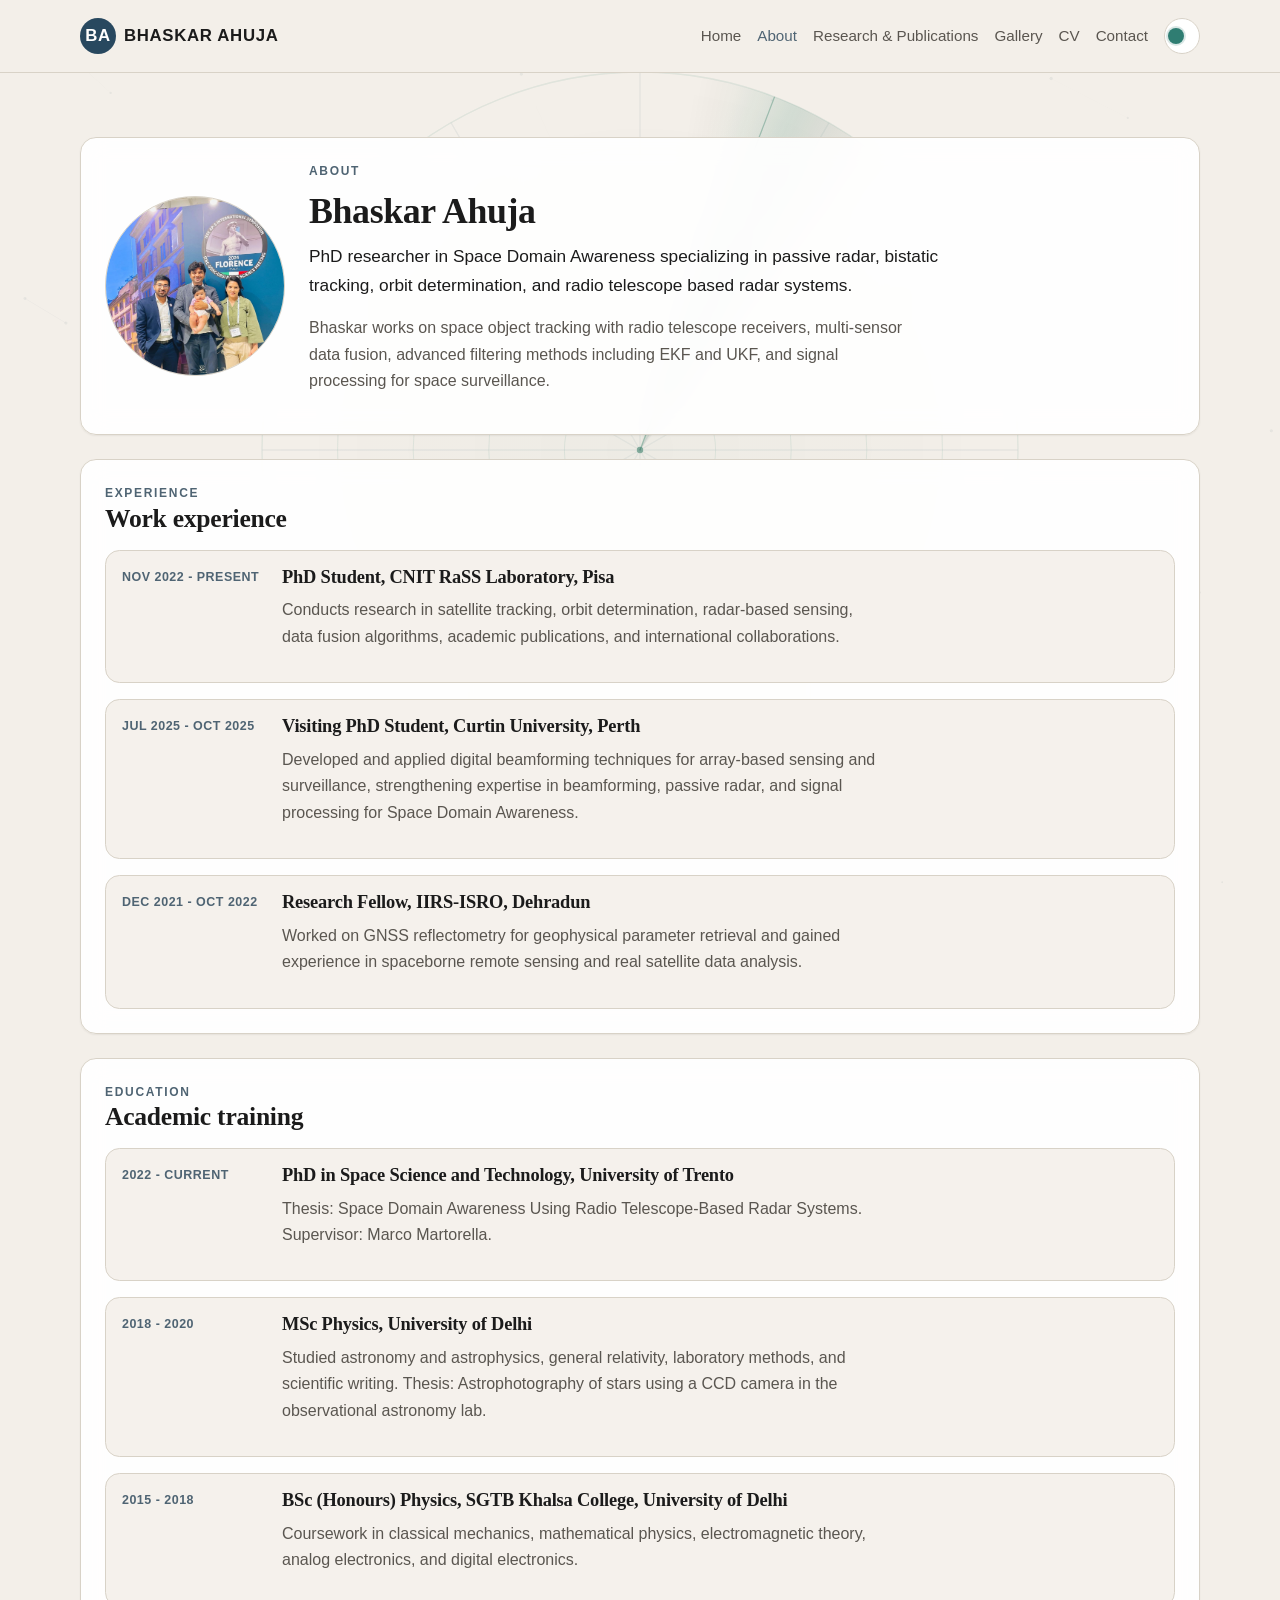
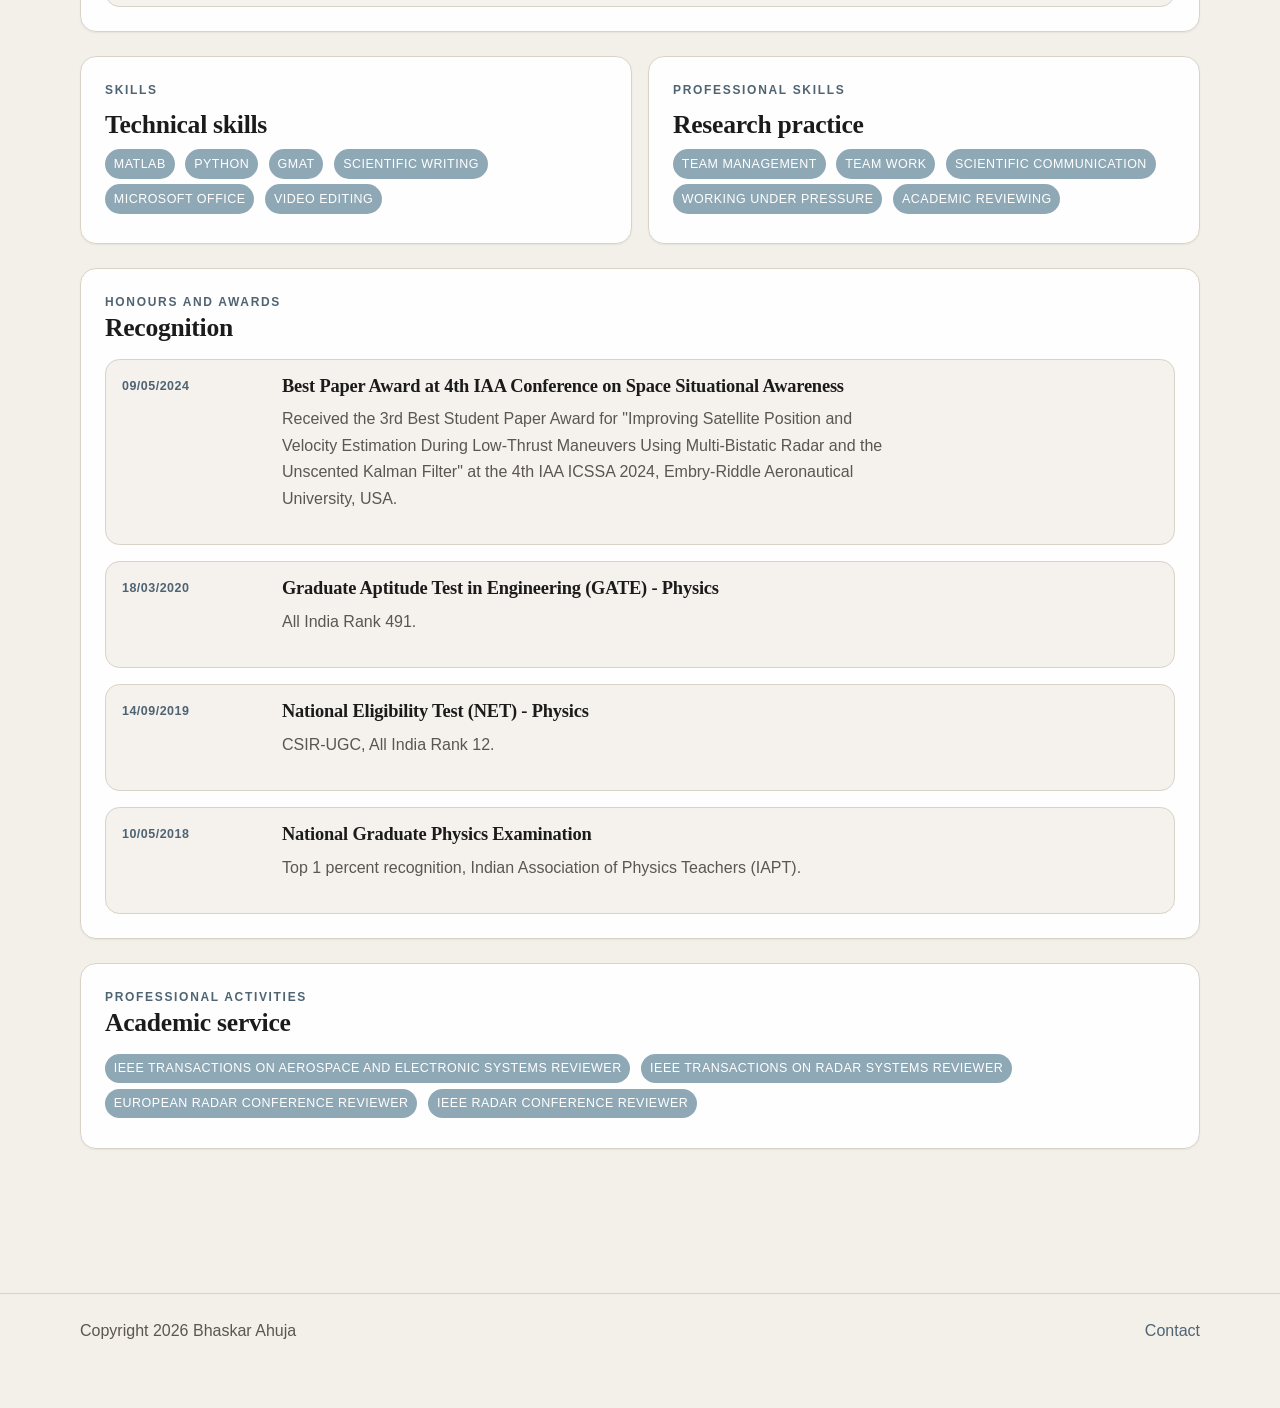
==== commit f238bfb7: "Update contact about awards and combined research publications" ====
--- a/about.html
+++ b/about.html
@@ -4,7 +4,7 @@
     <meta charset="utf-8" />
     <meta name="viewport" content="width=device-width, initial-scale=1" />
     <title>About | Bhaskar Ahuja</title>
-    <meta name="description" content="About Bhaskar Ahuja and his academic research profile." />
+    <meta name="description" content="About Bhaskar Ahuja, including experience, education, skills, awards, and academic service." />
     <script>
       (function () {
         const saved = localStorage.getItem('bhaskar-theme');
@@ -22,8 +22,7 @@
         <nav class="site-nav" aria-label="Primary">
           <a href="index.html">Home</a>
           <a class="active" href="about.html">About</a>
-          <a href="research.html">Research</a>
-          <a href="publications.html">Publications</a>
+          <a href="research.html">Research & Publications</a>
           <a href="gallery.html">Gallery</a>
           <a href="cv.html">CV</a>
           <a href="contact.html">Contact</a>
@@ -33,59 +32,157 @@
     </header>
 
     <main class="wrap page-shell">
-      <section class="panel profile-row" data-reveal>
+      <section class="panel about-hero" data-reveal>
         <img src="gallery/photo_2026-06-29_17-21-24.jpg" alt="Bhaskar Ahuja" />
         <div>
           <p class="eyebrow">About</p>
           <h1>Bhaskar Ahuja</h1>
-          <p class="lede">Academic researcher focused on radar sensing, space situational awareness, and satellite tracking.</p>
-          <p>Add your full biography here, including current position, education, research group, supervisors, teaching, awards, and collaboration interests.</p>
+          <p class="hero-lede">PhD researcher in Space Domain Awareness specializing in passive radar, bistatic tracking, orbit determination, and radio telescope based radar systems.</p>
+          <p>Bhaskar works on space object tracking with radio telescope receivers, multi-sensor data fusion, advanced filtering methods including EKF and UKF, and signal processing for space surveillance.</p>
+        </div>
+      </section>
+
+      <section class="section panel" data-reveal>
+        <div class="section-heading-row">
+          <div>
+            <p class="eyebrow">Experience</p>
+            <h2>Work experience</h2>
+          </div>
+        </div>
+        <div class="timeline">
+          <article class="timeline-item">
+            <span class="timeline-year">Nov 2022 - Present</span>
+            <div>
+              <h3>PhD Student, CNIT RaSS Laboratory, Pisa</h3>
+              <p>Conducts research in satellite tracking, orbit determination, radar-based sensing, data fusion algorithms, academic publications, and international collaborations.</p>
+            </div>
+          </article>
+          <article class="timeline-item">
+            <span class="timeline-year">Jul 2025 - Oct 2025</span>
+            <div>
+              <h3>Visiting PhD Student, Curtin University, Perth</h3>
+              <p>Developed and applied digital beamforming techniques for array-based sensing and surveillance, strengthening expertise in beamforming, passive radar, and signal processing for Space Domain Awareness.</p>
+            </div>
+          </article>
+          <article class="timeline-item">
+            <span class="timeline-year">Dec 2021 - Oct 2022</span>
+            <div>
+              <h3>Research Fellow, IIRS-ISRO, Dehradun</h3>
+              <p>Worked on GNSS reflectometry for geophysical parameter retrieval and gained experience in spaceborne remote sensing and real satellite data analysis.</p>
+            </div>
+          </article>
+        </div>
+      </section>
+
+      <section class="section panel" data-reveal>
+        <div class="section-heading-row">
+          <div>
+            <p class="eyebrow">Education</p>
+            <h2>Academic training</h2>
+          </div>
+        </div>
+        <div class="timeline">
+          <article class="timeline-item">
+            <span class="timeline-year">2022 - Current</span>
+            <div>
+              <h3>PhD in Space Science and Technology, University of Trento</h3>
+              <p>Thesis: Space Domain Awareness Using Radio Telescope-Based Radar Systems. Supervisor: Marco Martorella.</p>
+            </div>
+          </article>
+          <article class="timeline-item">
+            <span class="timeline-year">2018 - 2020</span>
+            <div>
+              <h3>MSc Physics, University of Delhi</h3>
+              <p>Studied astronomy and astrophysics, general relativity, laboratory methods, and scientific writing. Thesis: Astrophotography of stars using a CCD camera in the observational astronomy lab.</p>
+            </div>
+          </article>
+          <article class="timeline-item">
+            <span class="timeline-year">2015 - 2018</span>
+            <div>
+              <h3>BSc (Honours) Physics, SGTB Khalsa College, University of Delhi</h3>
+              <p>Coursework in classical mechanics, mathematical physics, electromagnetic theory, analog electronics, and digital electronics.</p>
+            </div>
+          </article>
         </div>
       </section>
 
       <section class="section grid-2" data-reveal>
         <article class="panel">
-          <p class="eyebrow">Current affiliation</p>
-          <h2>CNIT RaSS National Laboratory</h2>
-          <p>Use this section for your role, laboratory description, address, project involvement, and institutional profile details.</p>
-          <p><a href="https://labrass.cnit.it/staff/bhaskar-ahuja/" target="_blank" rel="noreferrer">Open lab profile</a></p>
+          <p class="eyebrow">Skills</p>
+          <h2>Technical skills</h2>
+          <div class="tag-row">
+            <span class="pill">MATLAB</span>
+            <span class="pill">Python</span>
+            <span class="pill">GMAT</span>
+            <span class="pill">Scientific writing</span>
+            <span class="pill">Microsoft Office</span>
+            <span class="pill">Video editing</span>
+          </div>
         </article>
         <article class="panel">
-          <p class="eyebrow">Research identity</p>
-          <h2>Keywords</h2>
+          <p class="eyebrow">Professional skills</p>
+          <h2>Research practice</h2>
           <div class="tag-row">
-            <span class="pill">Radar</span>
-            <span class="pill">SSA</span>
-            <span class="pill">Satellite tracking</span>
-            <span class="pill">Radio telescopes</span>
-            <span class="pill">Bayesian estimation</span>
-            <span class="pill">Physics-aware learning</span>
+            <span class="pill">Team management</span>
+            <span class="pill">Team work</span>
+            <span class="pill">Scientific communication</span>
+            <span class="pill">Working under pressure</span>
+            <span class="pill">Academic reviewing</span>
           </div>
         </article>
       </section>
 
+      <section class="section panel" id="awards" data-reveal>
+        <div class="section-heading-row">
+          <div>
+            <p class="eyebrow">Honours and awards</p>
+            <h2>Recognition</h2>
+          </div>
+        </div>
+        <div class="timeline">
+          <article class="timeline-item">
+            <span class="timeline-year">09/05/2024</span>
+            <div>
+              <h3>Best Paper Award at 4th IAA Conference on Space Situational Awareness</h3>
+              <p>Received the 3rd Best Student Paper Award for "Improving Satellite Position and Velocity Estimation During Low-Thrust Maneuvers Using Multi-Bistatic Radar and the Unscented Kalman Filter" at the 4th IAA ICSSA 2024, Embry-Riddle Aeronautical University, USA.</p>
+            </div>
+          </article>
+          <article class="timeline-item">
+            <span class="timeline-year">18/03/2020</span>
+            <div>
+              <h3>Graduate Aptitude Test in Engineering (GATE) - Physics</h3>
+              <p>All India Rank 491.</p>
+            </div>
+          </article>
+          <article class="timeline-item">
+            <span class="timeline-year">14/09/2019</span>
+            <div>
+              <h3>National Eligibility Test (NET) - Physics</h3>
+              <p>CSIR-UGC, All India Rank 12.</p>
+            </div>
+          </article>
+          <article class="timeline-item">
+            <span class="timeline-year">10/05/2018</span>
+            <div>
+              <h3>National Graduate Physics Examination</h3>
+              <p>Top 1 percent recognition, Indian Association of Physics Teachers (IAPT).</p>
+            </div>
+          </article>
+        </div>
+      </section>
+
       <section class="section panel" data-reveal>
         <div class="section-heading-row">
           <div>
-            <p class="eyebrow">Timeline</p>
-            <h2>Academic milestones</h2>
-          </div>
-        </div>
-        <div class="timeline">
-          <article class="timeline-item">
-            <span class="timeline-date">Present</span>
-            <div>
-              <h3>Research at CNIT RaSS</h3>
-              <p>Add current research appointment, group, and project responsibilities.</p>
-            </div>
-          </article>
-          <article class="timeline-item">
-            <span class="timeline-date">2024-2026</span>
-            <div>
-              <h3>Space object tracking research</h3>
-              <p>Work on radar architectures, low-thrust maneuver estimation, radio telescopes, and satellite tracking.</p>
-            </div>
-          </article>
+            <p class="eyebrow">Professional activities</p>
+            <h2>Academic service</h2>
+          </div>
+        </div>
+        <div class="tag-row">
+          <span class="pill">IEEE Transactions on Aerospace and Electronic Systems reviewer</span>
+          <span class="pill">IEEE Transactions on Radar Systems reviewer</span>
+          <span class="pill">European Radar Conference reviewer</span>
+          <span class="pill">IEEE Radar Conference reviewer</span>
         </div>
       </section>
     </main>
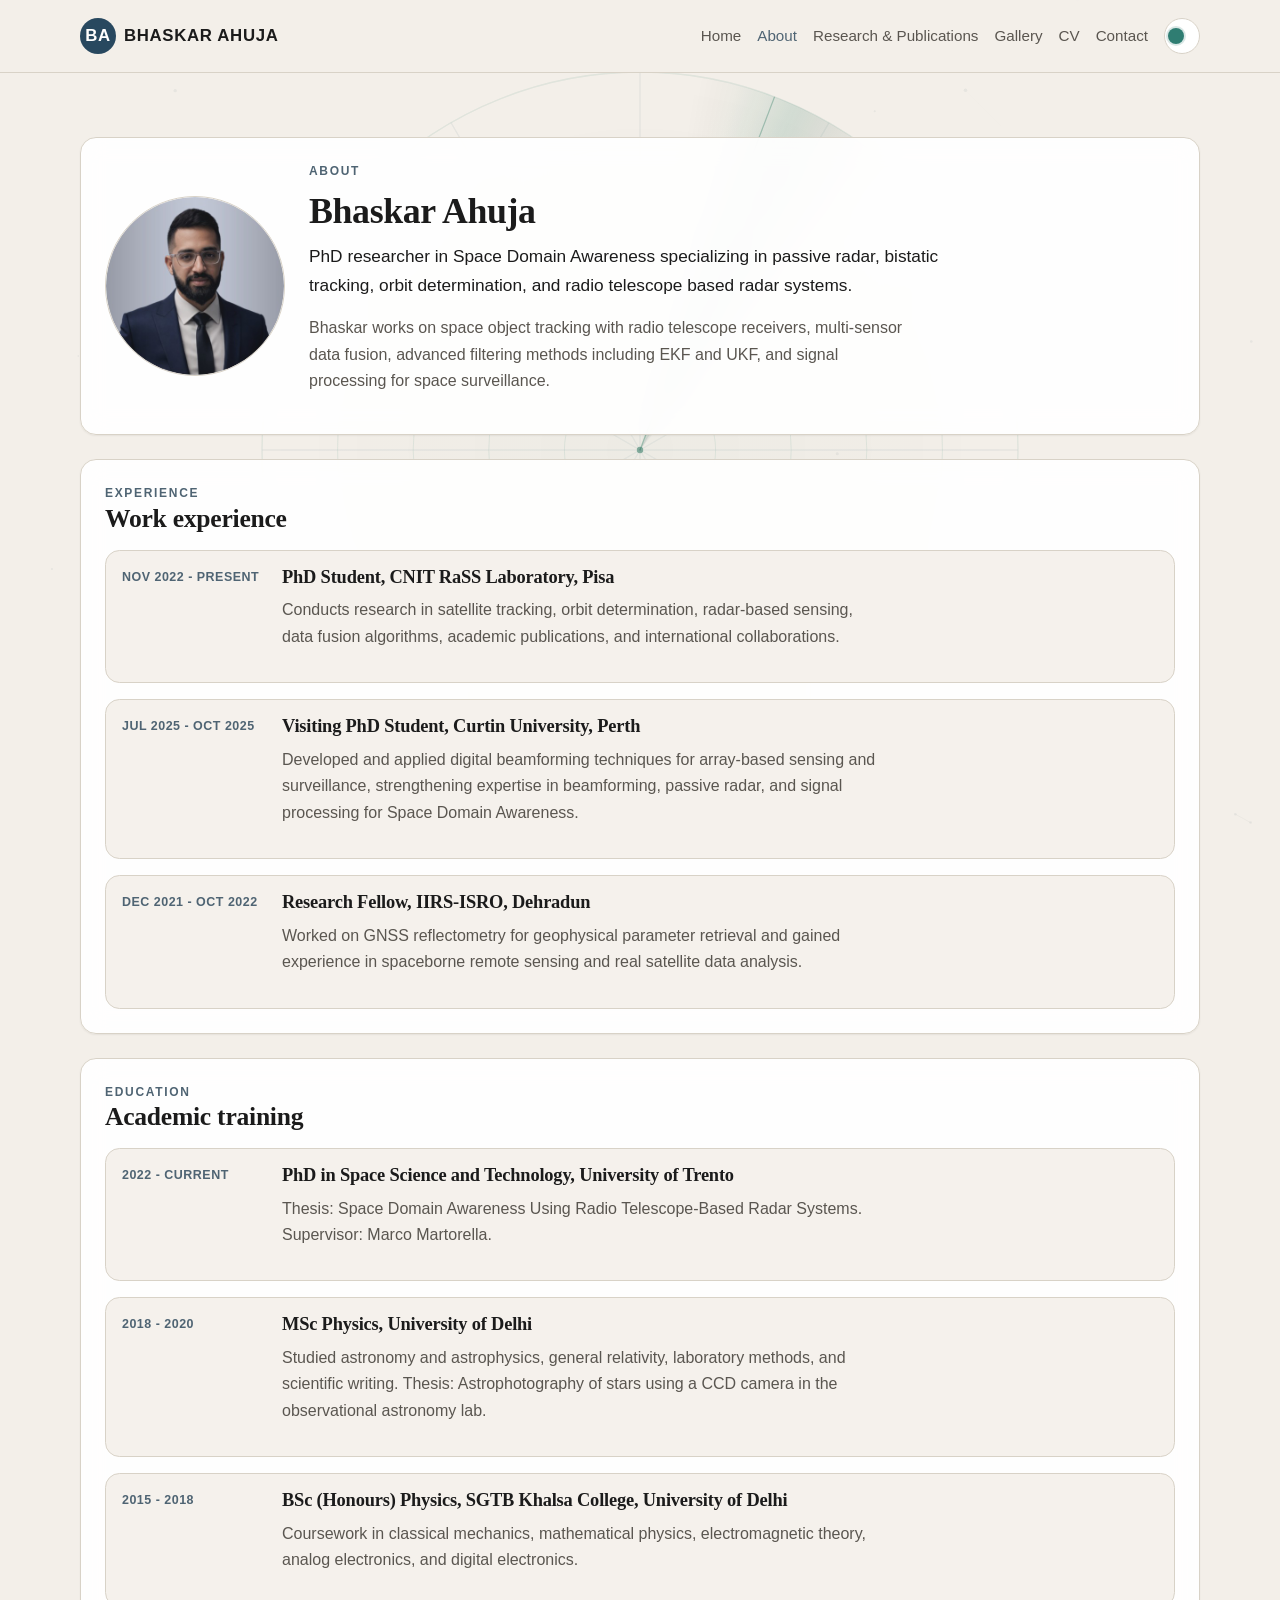
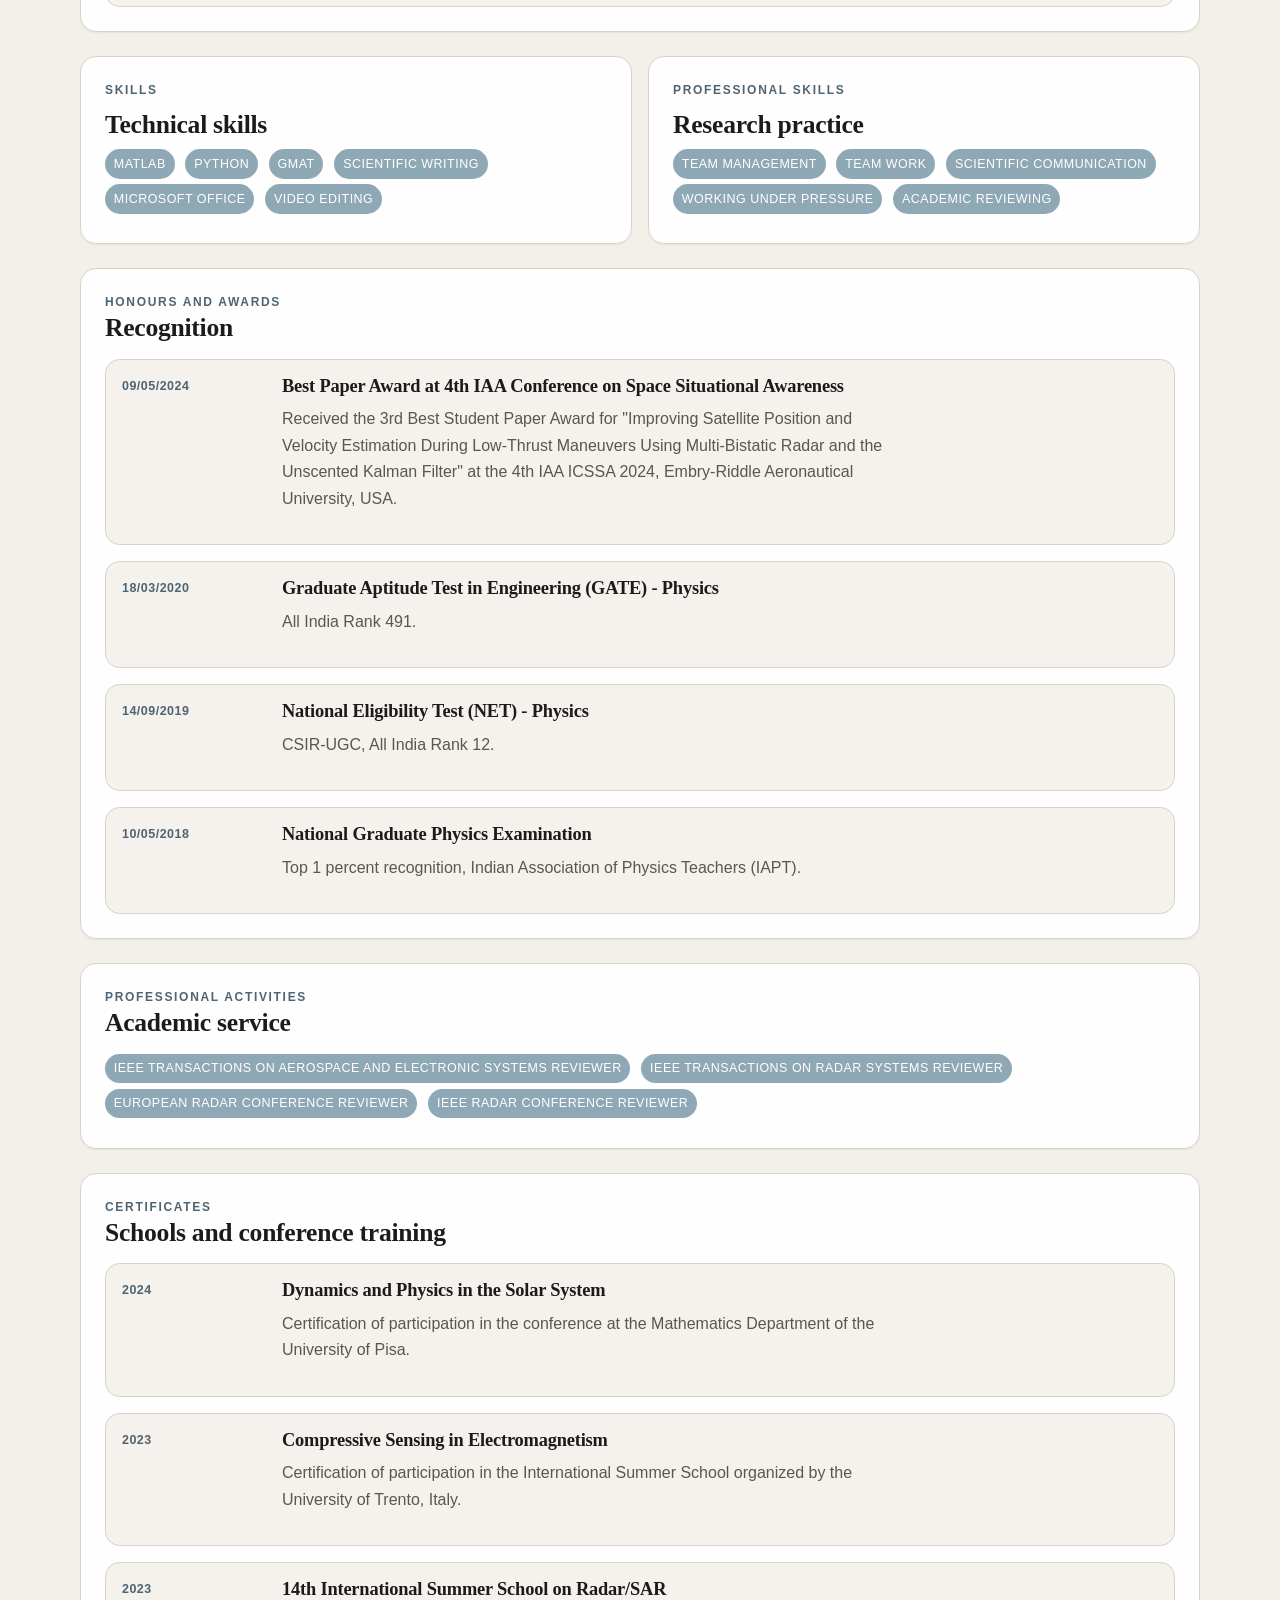
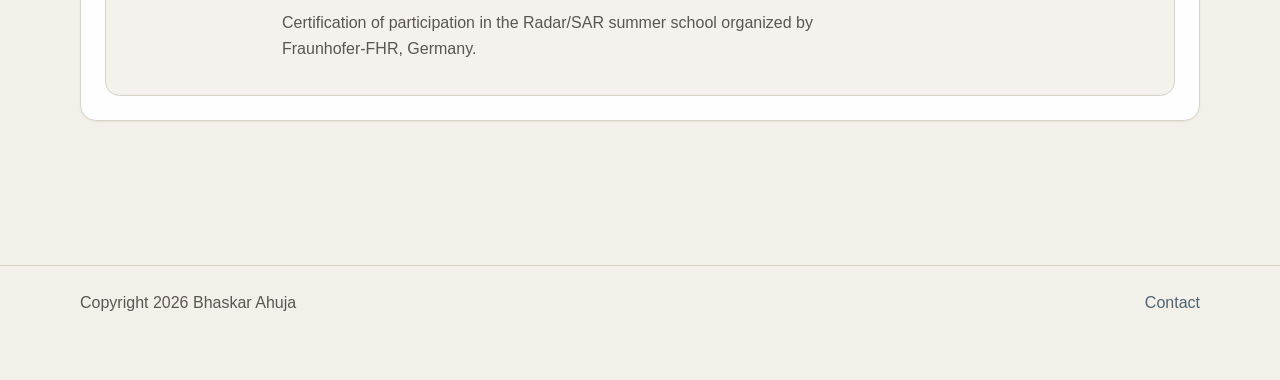
==== commit 203c243b: "Expand gallery and add certificates" ====
--- a/about.html
+++ b/about.html
@@ -33,7 +33,7 @@
 
     <main class="wrap page-shell">
       <section class="panel about-hero" data-reveal>
-        <img src="gallery/photo_2026-06-29_17-21-24.jpg" alt="Bhaskar Ahuja" />
+        <img src="gallery/1774468950129.jpg" alt="Bhaskar Ahuja" />
         <div>
           <p class="eyebrow">About</p>
           <h1>Bhaskar Ahuja</h1>
@@ -185,6 +185,38 @@
           <span class="pill">IEEE Radar Conference reviewer</span>
         </div>
       </section>
+
+      <section class="section panel" data-reveal>
+        <div class="section-heading-row">
+          <div>
+            <p class="eyebrow">Certificates</p>
+            <h2>Schools and conference training</h2>
+          </div>
+        </div>
+        <div class="timeline">
+          <article class="timeline-item">
+            <span class="timeline-year">2024</span>
+            <div>
+              <h3>Dynamics and Physics in the Solar System</h3>
+              <p>Certification of participation in the conference at the Mathematics Department of the University of Pisa.</p>
+            </div>
+          </article>
+          <article class="timeline-item">
+            <span class="timeline-year">2023</span>
+            <div>
+              <h3>Compressive Sensing in Electromagnetism</h3>
+              <p>Certification of participation in the International Summer School organized by the University of Trento, Italy.</p>
+            </div>
+          </article>
+          <article class="timeline-item">
+            <span class="timeline-year">2023</span>
+            <div>
+              <h3>14th International Summer School on Radar/SAR</h3>
+              <p>Certification of participation in the Radar/SAR summer school organized by Fraunhofer-FHR, Germany.</p>
+            </div>
+          </article>
+        </div>
+      </section>
     </main>
 
     <footer class="site-footer">
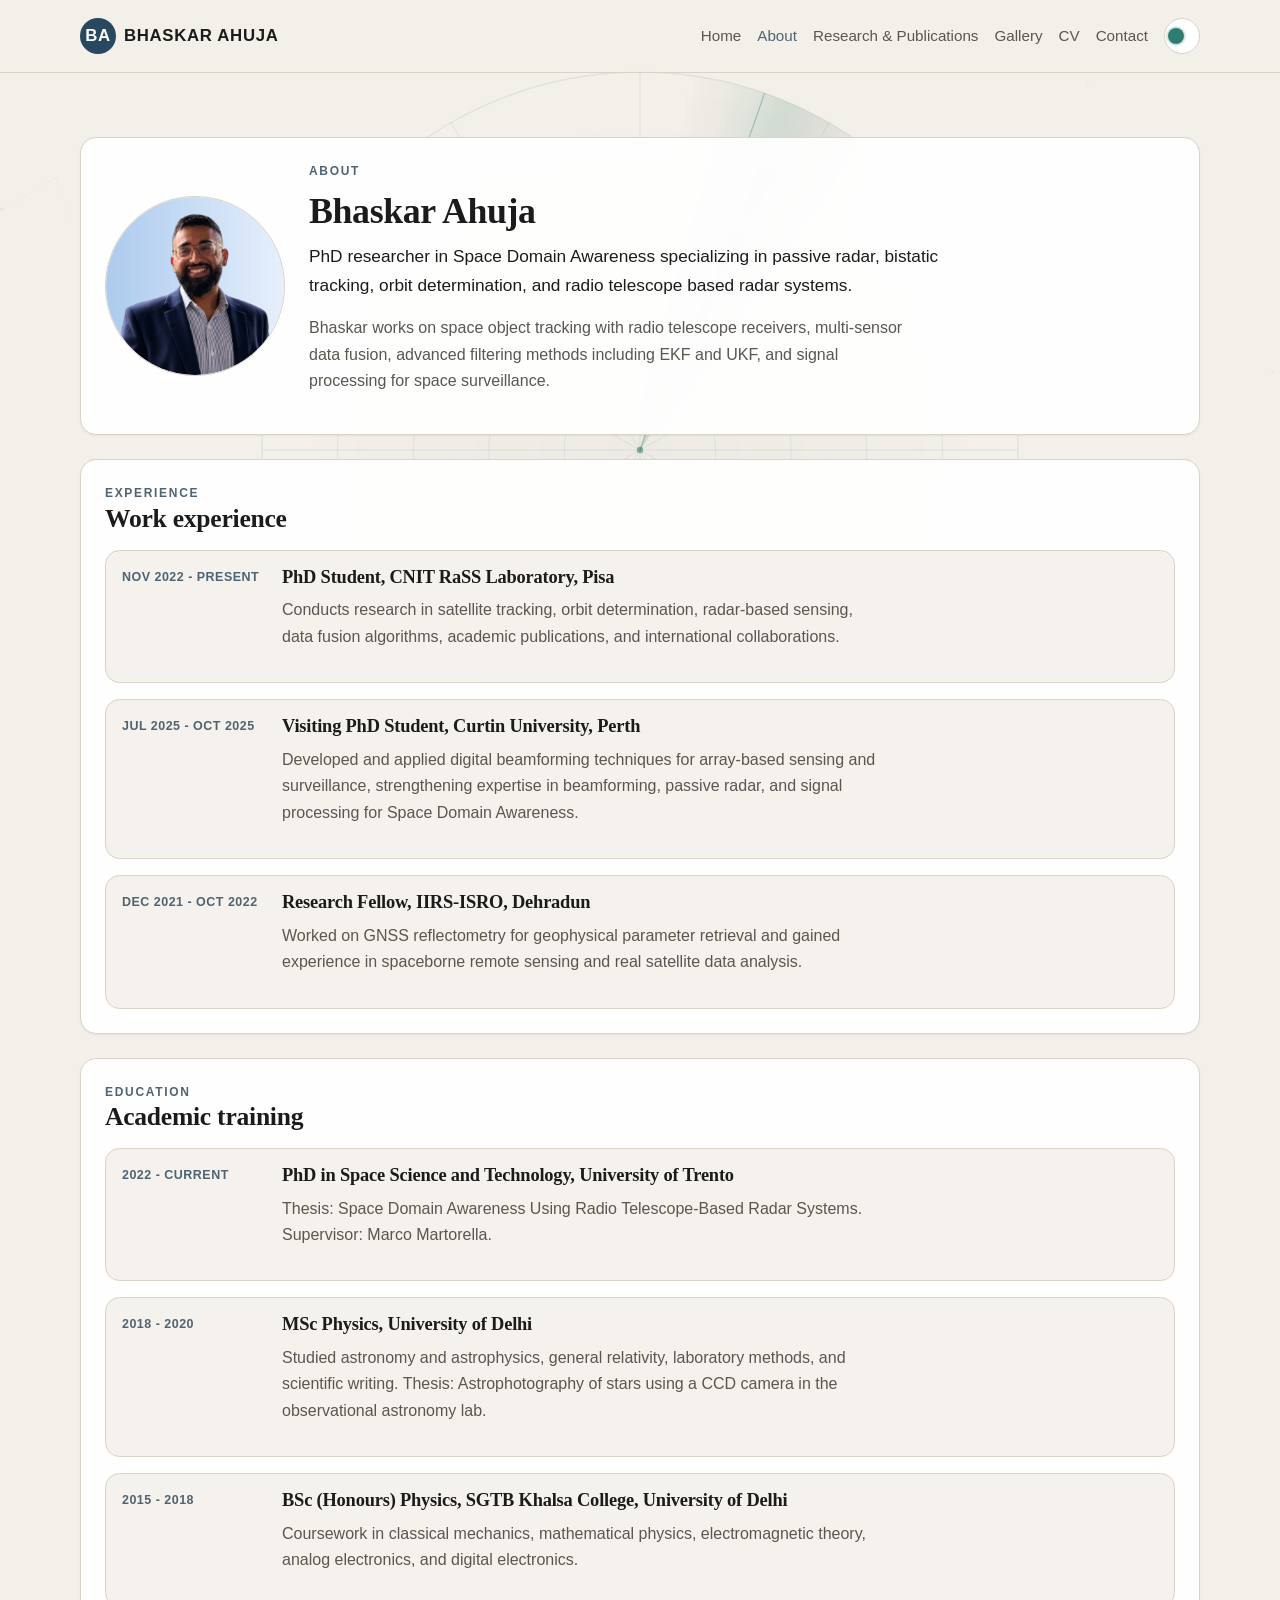
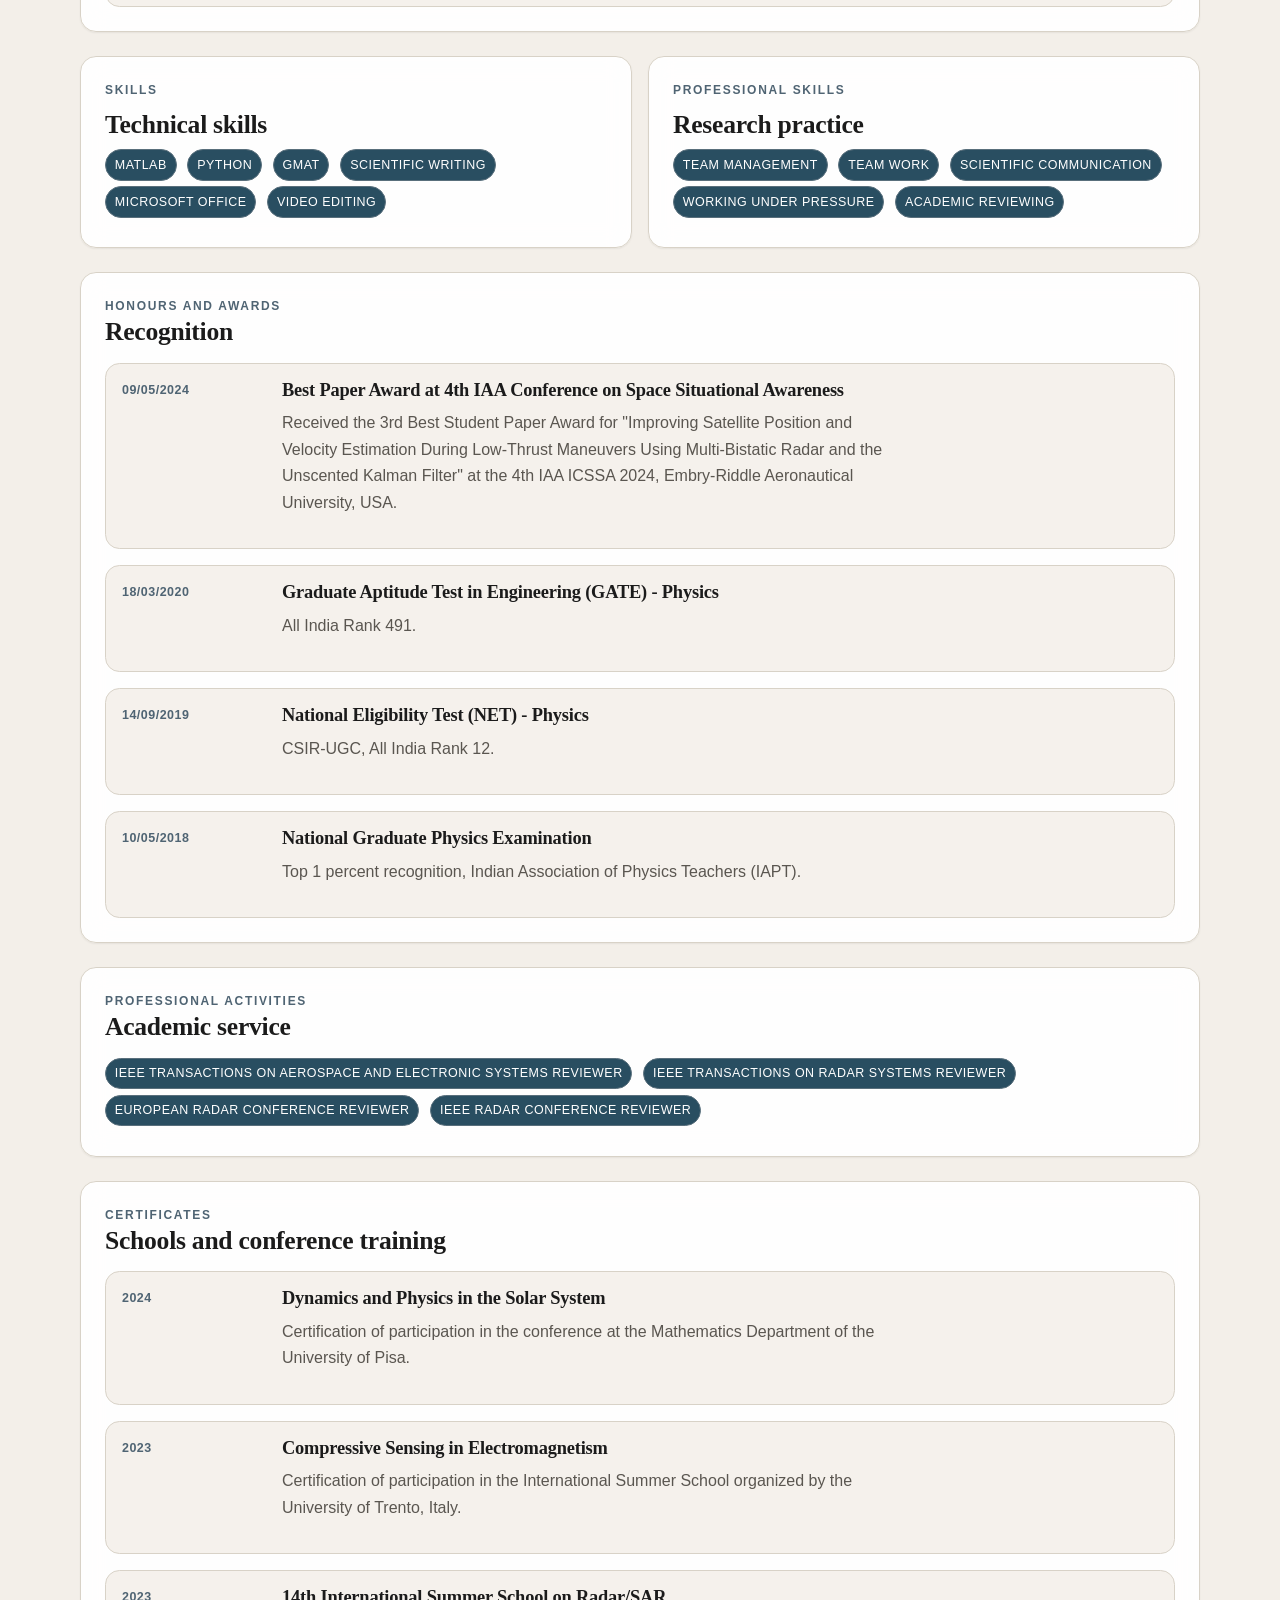
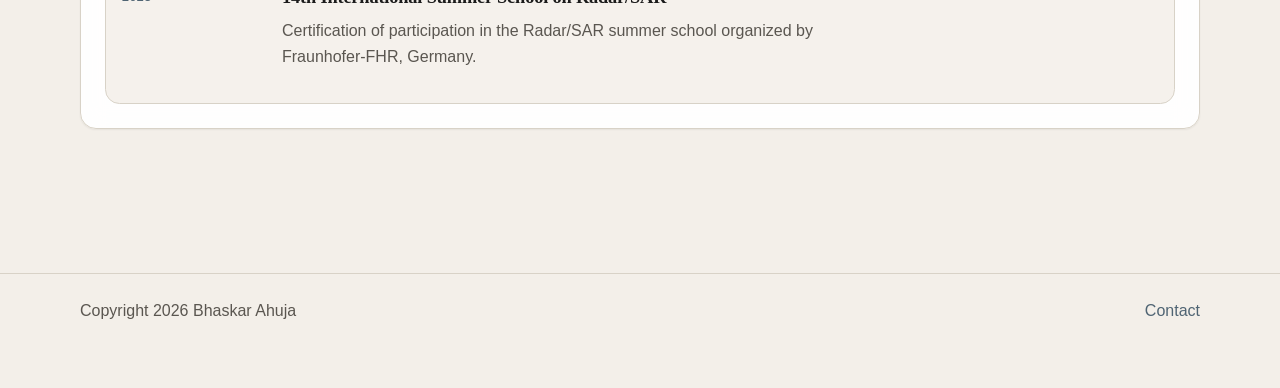
==== commit fa4ec2b1: "Update about profile photo" ====
--- a/about.html
+++ b/about.html
@@ -33,7 +33,7 @@
 
     <main class="wrap page-shell">
       <section class="panel about-hero" data-reveal>
-        <img src="gallery/1774468950129.jpg" alt="Bhaskar Ahuja" />
+        <img src="gallery/profile-pic_about.png" alt="Bhaskar Ahuja" />
         <div>
           <p class="eyebrow">About</p>
           <h1>Bhaskar Ahuja</h1>
--- a/assets/css/styles.css
+++ b/assets/css/styles.css
@@ -82,6 +82,7 @@
   align-items: center;
   min-height: 72px;
   gap: 1rem;
+  min-width: 0;
 }
 .brand {
   font-weight: 700;
@@ -98,6 +99,7 @@
   align-items: center;
   gap: 1rem;
   flex-wrap: wrap;
+  min-width: 0;
 }
 .site-nav a {
   color: var(--text-muted);
@@ -277,11 +279,11 @@
   box-shadow: var(--shadow);
 }
 .hero-profile-panel img {
-  width: min(230px, 100%);
-  aspect-ratio: 1;
-  border-radius: 50%;
+  width: min(320px, 100%);
+  aspect-ratio: 4 / 5;
+  border-radius: 0.9rem;
   object-fit: cover;
-  object-position: center 18%;
+  object-position: center top;
   background: #e8eef1;
   border: 1px solid var(--border);
 }
@@ -485,14 +487,19 @@
   font-size: 0.78rem;
   letter-spacing: 0.04em;
   text-transform: uppercase;
-  background: var(--accent-soft);
-  color: var(--bg-elevated);
+  background: color-mix(in srgb, var(--accent-strong) 88%, var(--highlight) 12%);
+  color: #ffffff;
   padding: 0.28rem 0.55rem;
   border-radius: 999px;
   margin-right: 0.4rem;
   margin-bottom: 0.35rem;
-}
-.pill--soft { background: var(--code-bg); color: var(--text); }
+  border: 1px solid color-mix(in srgb, var(--accent-strong) 72%, var(--border));
+}
+.pill--soft {
+  background: color-mix(in srgb, var(--highlight) 18%, var(--bg-elevated));
+  color: var(--accent-strong);
+  border-color: color-mix(in srgb, var(--highlight) 34%, var(--border));
+}
 .filters {
   display: grid;
   gap: 1rem;
@@ -890,11 +897,39 @@
 }
 @media (max-width: 900px) {
   .hero, .hero--home { grid-template-columns: 1fr; }
-  .highlights-grid, .cards-grid, .gallery-grid, .photo-strip, .metrics-grid, .research-focus-grid { grid-template-columns: 1fr; }
+  .highlights-grid, .cards-grid, .metrics-grid, .research-focus-grid { grid-template-columns: 1fr; }
+  .gallery-grid, .photo-strip { grid-template-columns: repeat(2, minmax(0, 1fr)); }
   .filters { grid-template-columns: repeat(2, minmax(0, 1fr)); }
   .chart-card--wide { grid-column: auto; }
+  .hero-profile-panel {
+    max-width: 420px;
+    margin-inline: auto;
+  }
 }
 @media (max-width: 640px) {
+  .wrap { width: min(100% - 1.5rem, var(--max-width)); }
+  .page-shell { padding: 2rem 0 3.5rem; }
+  .nav-bar {
+    align-items: flex-start;
+    flex-direction: column;
+    gap: 0.55rem;
+    padding: 0.7rem 0;
+  }
+  .site-nav {
+    width: 100%;
+    gap: 0.45rem;
+    flex-wrap: nowrap;
+    overflow-x: auto;
+    padding-bottom: 0.2rem;
+    scrollbar-width: thin;
+  }
+  .site-nav a {
+    flex: 0 0 auto;
+    font-size: 0.86rem;
+  }
+  .theme-toggle {
+    flex: 0 0 auto;
+  }
   .about-hero,
   .timeline-item {
     grid-template-columns: 1fr;
@@ -902,7 +937,22 @@
   .profile-block { flex-direction: column; align-items: flex-start; }
   .profile-photo { width: 140px; height: 140px; }
   .filters { grid-template-columns: 1fr; }
-  .site-nav { gap: 0.7rem; }
+  .hero--home { gap: 1rem; }
+  .hero-card { padding: 1rem; }
+  .hero-actions { display: grid; grid-template-columns: 1fr; }
+  .button-link { width: 100%; }
+  .hero-profile-panel {
+    width: 100%;
+    padding: 0.75rem;
+  }
+  .hero-profile-panel img {
+    width: 100%;
+    max-height: 420px;
+  }
+  .gallery-grid,
+  .photo-strip {
+    grid-template-columns: 1fr;
+  }
   .hero-media,
   .hero-media img {
     min-height: 320px;
@@ -938,6 +988,40 @@
 .icon-button { border-radius: 999px; padding: 0.35rem 0.7rem; }
 .social-list a.github-icon svg { width: 19px; height: 19px; }
 
+.publication-meta .pill:first-child {
+  background: color-mix(in srgb, var(--highlight) 82%, var(--accent-strong) 18%);
+  border-color: color-mix(in srgb, var(--highlight) 68%, var(--border));
+  color: #ffffff;
+}
+
+:root[data-theme="dark"] .pill,
+:root[data-theme="dark"] .tag {
+  background: color-mix(in srgb, var(--accent) 26%, var(--bg-elevated));
+  color: var(--accent-strong);
+  border-color: color-mix(in srgb, var(--accent) 42%, var(--border));
+}
+
+:root[data-theme="dark"] .pill--soft {
+  background: color-mix(in srgb, var(--highlight) 22%, var(--bg-elevated));
+  color: var(--highlight);
+  border-color: color-mix(in srgb, var(--highlight) 42%, var(--border));
+}
+
+:root[data-theme="dark"] .publication-meta .pill:first-child {
+  background: color-mix(in srgb, var(--highlight) 28%, var(--bg-elevated));
+  color: var(--highlight);
+  border-color: color-mix(in srgb, var(--highlight) 48%, var(--border));
+}
+
+:root[data-theme="dark"] .panel,
+:root[data-theme="dark"] .card,
+:root[data-theme="dark"] .publication-card,
+:root[data-theme="dark"] .timeline-item,
+:root[data-theme="dark"] .gallery-card {
+  background: color-mix(in srgb, var(--bg-elevated) 86%, #111);
+  border-color: color-mix(in srgb, var(--border) 78%, var(--accent));
+}
+
 @media (max-width: 900px) {
   .grid-2, .grid-3, .profile-row { grid-template-columns: 1fr; }
 }
